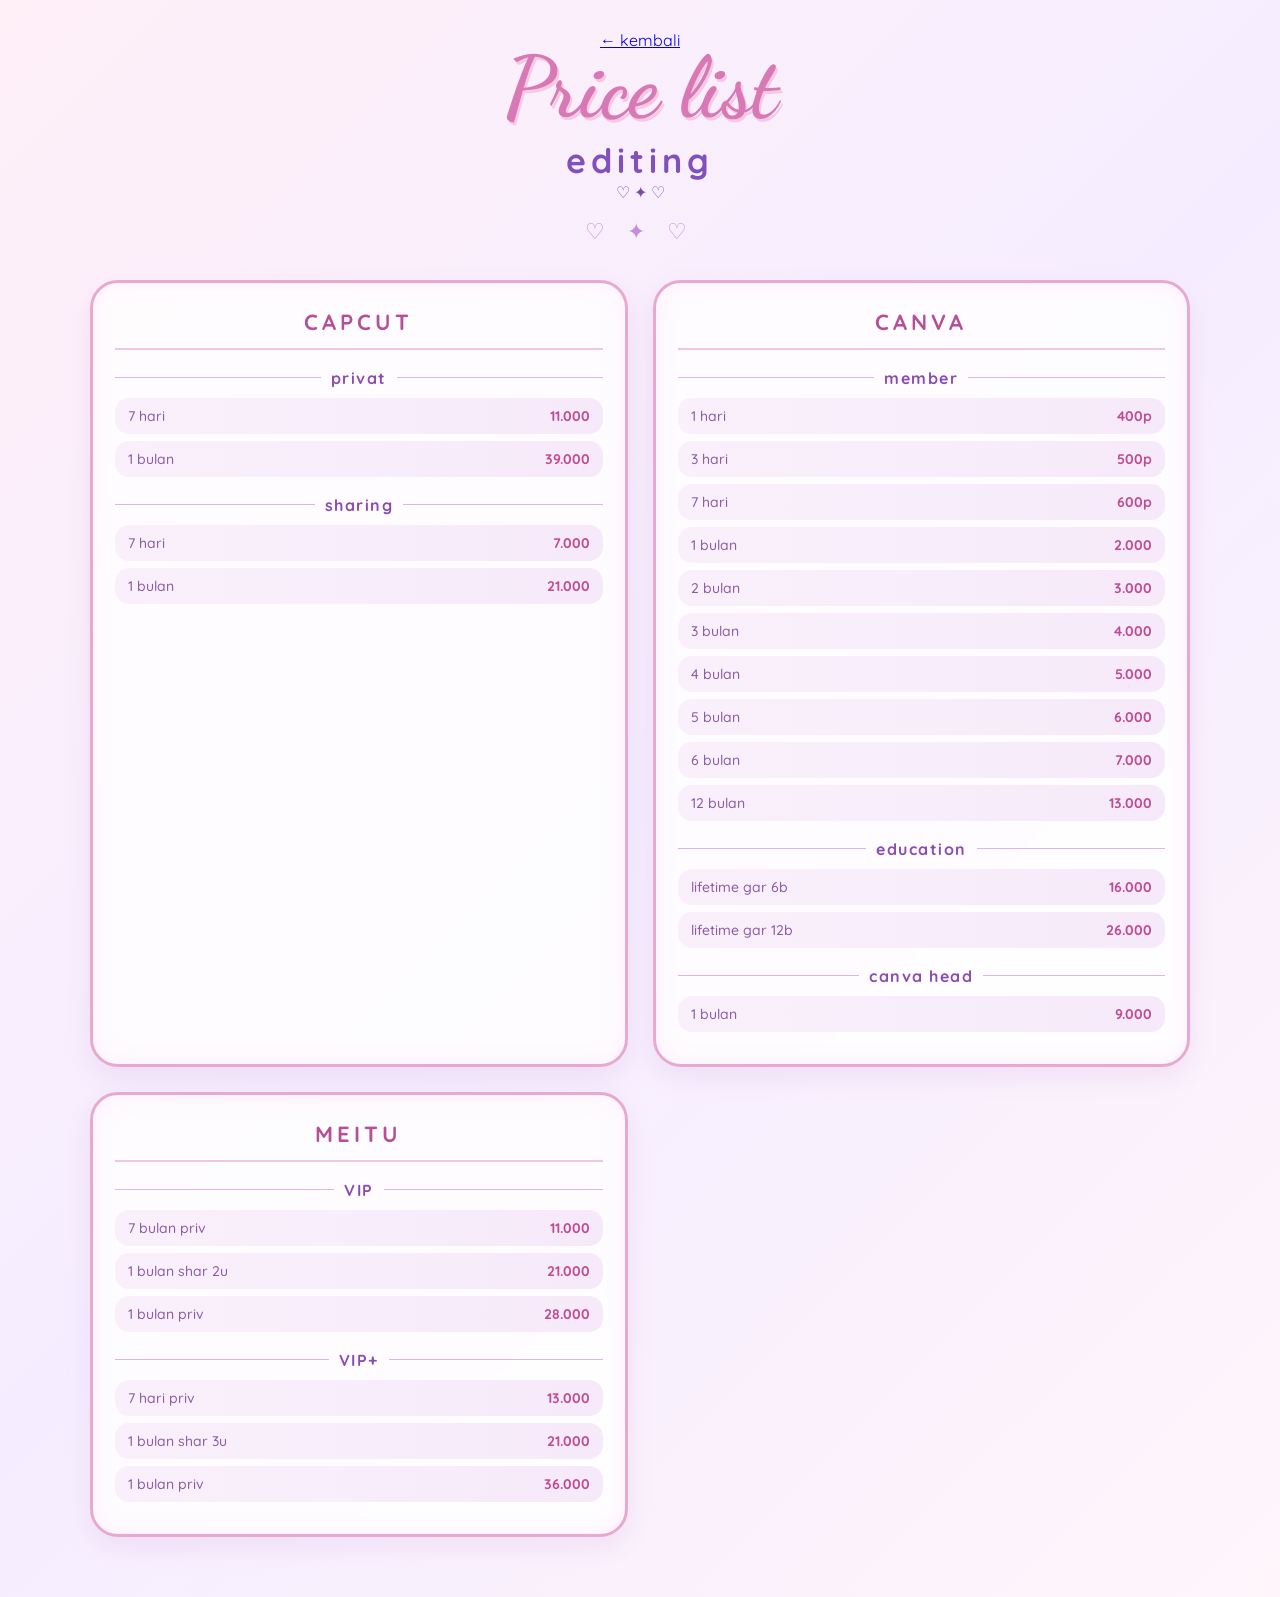
==== editing.html @ 098769f1 "Create editing.html" ====
<!DOCTYPE html>
<html lang="id">
<head>
  <meta charset="UTF-8">
  <meta name="viewport" content="width=device-width, initial-scale=1.0">

  <title>Price List Editing</title>

  <link rel="stylesheet" href="style.css">
</head>

<body>

<header> 
  <a href="index.html" class="back">← kembali</a>

  <h1>Price list</h1>
  <h2>editing</h2>

  <div class="decor">♡ ✦ ♡</div>
</header>

<main class="container">

  <!-- CAPCUT -->
  <section class="card capcut">
    <H3>CAPCUT</H3>

    <div class="category">privat</div>

    <div class="item">
      <span>7 hari</span>
      <b>11.000</b>
    </div>

    <div class="item">
      <span>1 bulan</span>
      <b>39.000</b>
    </div>

    <div class="category">sharing</div>

    <div class="item">
      <span>7 hari</span>
      <b>7.000</b>
    </div>

    <div class="item">
      <span>1 bulan</span>
      <b>21.000</b>
    </div>
  </section>

  <!-- CANVA -->
  <section class="card canva">
    <H3>CANVA</H3>

    <div class="category">member</div>

    <div class="item">
      <span>1 hari</span>
      <b>400p</b>
    </div>

    <div class="item">
      <span>3 hari</span>
      <b>500p</b>
    </div>

    <div class="item">
      <span>7 hari</span>
      <b>600p</b>
    </div>

    <div class="item">
      <span>1 bulan</span>
      <b>2.000</b>
    </div>

    <div class="item">
      <span>2 bulan</span>
      <b>3.000</b>
    </div>

    <div class="item">
      <span>3 bulan</span>
      <b>4.000</b>
    </div>

    <div class="item">
      <span>4 bulan</span>
      <b>5.000</b>
    </div>

    <div class="item">
      <span>5 bulan</span>
      <b>6.000</b>
    </div>

    <div class="item">
      <span>6 bulan</span>
      <b>7.000</b>
    </div>

    <div class="item">
      <span>12 bulan</span>
      <b>13.000</b>
    </div>

    <div class="category">education</div>

    <div class="item">
      <span>lifetime gar 6b</span>
      <b>16.000</b>
    </div>

    <div class="item">
      <span>lifetime gar 12b</span>
      <b>26.000</b>
    </div>

    <div class="category">canva head</div>

    <div class="item">
      <span>1 bulan</span>
      <b>9.000</b>
    </div>
  </section>

  <!-- MEITU -->
  <section class="card meitu">
    <H3>MEITU</H3>

    <div class="category">VIP</div>

    <div class="item">
      <span>7 bulan priv</span>
      <b>11.000</b>
    </div>

    <div class="item">
      <span>1 bulan shar 2u</span>
      <b>21.000</b>
    </div>

    <div class="item">
      <span>1 bulan priv</span>
      <b>28.000</b>
    </div>
    
    <div class="category">VIP+</div>

    <div class="item">
      <span>7 hari priv</span>
      <b>13.000</b>
    </div>

    <div class="item">
      <span>1 bulan shar 3u</span>
      <b>21.000</b>
    </div>

    <div class="item">
      <span>1 bulan priv</span>
      <b>36.000</b>
    </div>
  </section>

  <!--
---- style.css ----
@import url('https://fonts.googleapis.com/css2?family=Dancing+Script:wght@600;700&family=Quicksand:wght@400;500;600;700&display=swap');

* {
    box-sizing: border-box;
    margin: 0;
    padding: 0;
}

body {
    background: linear-gradient(135deg, #fff0f8, #f5edff, #fff5fb);
    color: #7d4aa8;
    font-family: 'Quicksand', sans-serif;
    min-height: 100vh;
    padding: 30px 20px 60px;
}

/* HEADER */
header {
    text-align: center;
    margin-bottom: 35px;
}

header h1 {
    font-family: 'Dancing Script', cursive;
    font-size: clamp(55px, 8vw, 85px);
    font-weight: 700;
    color: #d878b4;
    line-height: 0.9;
    text-shadow: 2px 3px 0 #f4c9e4;
}

header h2 {
    font-size: clamp(22px, 4vw, 34px);
    letter-spacing: 5px;
    color: #8050bd;
    margin-top: 12px;
    font-weight: 700;
}

/* hiasan */
header::after {
    content: "♡  ✦  ♡";
    display: block;
    color: #c68dde;
    font-size: 22px;
    letter-spacing: 8px;
    margin-top: 15px;
}

/* CONTAINER */
.container {
    width: min(1100px, 100%);
    margin: auto;
    display: grid;
    grid-template-columns: repeat(2, minmax(0, 1fr));
    gap: 25px;
}

/* CARD */
section {
    background: rgba(255, 255, 255, 0.82);
    border: 3px solid #e8a9d0;
    border-radius: 28px;
    padding: 25px 22px;
    box-shadow:
        0 10px 25px rgba(180, 110, 190, 0.12),
        inset 0 0 20px rgba(255, 210, 240, 0.35);
    backdrop-filter: blur(8px);
    transition: 0.3s ease;
}

section:hover {
    transform: translateY(-4px);
    box-shadow:
        0 15px 30px rgba(180, 110, 190, 0.2);
}

/* JUDUL BRAND */
section h3 {
    text-align: center;
    color: #b54f98;
    font-size: 22px;
    letter-spacing: 4px;
    margin-bottom: 18px;
    padding-bottom: 12px;
    border-bottom: 2px solid #f0c7e2;
}

/* KATEGORI */
.category {
    text-align: center;
    font-weight: 700;
    color: #8b4bb2;
    letter-spacing: 1.5px;
    margin: 18px 0 10px;
    display: flex;
    align-items: center;
    gap: 10px;
}

.category::before,
.category::after {
    content: "";
    height: 1px;
    background: #dcb6eb;
    flex: 1;
}

/* ITEM */
.item {
    display: flex;
    justify-content: space-between;
    align-items: center;
    background: linear-gradient(90deg, #faf0fb, #f6eafa);
    border-radius: 14px;
    padding: 9px 13px;
    margin: 7px 0;
    color: #8a5aa8;
    font-size: 14px;
    font-weight: 500;
}

.item b {
    color: #c04c91;
    font-weight: 700;
    white-space: nowrap;
}

/* RESPONSIVE */
@media (max-width: 600px) {

    body {
        padding: 20px 10px 40px;
    }

    header {
        margin-bottom: 22px;
    }

    header h1 {
        font-size: 52px;
    }

    header h2 {
        font-size: 21px;
        letter-spacing: 3px;
    }

    .container {
        grid-template-columns: repeat(2, minmax(0, 1fr));
        gap: 10px;
    }

    section {
        padding: 16px 10px;
        border-radius: 20px;
        border-width: 2px;
    }

    section h3 {
        font-size: 14px;
        letter-spacing: 2px;
        margin-bottom: 12px;
    }

    .category {
        font-size: 10px;
        letter-spacing: 0.5px;
        gap: 4px;
        margin: 13px 0 7px;
    }

    .item {
        font-size: 9px;
        padding: 7px 6px;
        border-radius: 9px;
        margin: 4px 0;
    }

    .item b {
        font-size: 9px;
    }
}
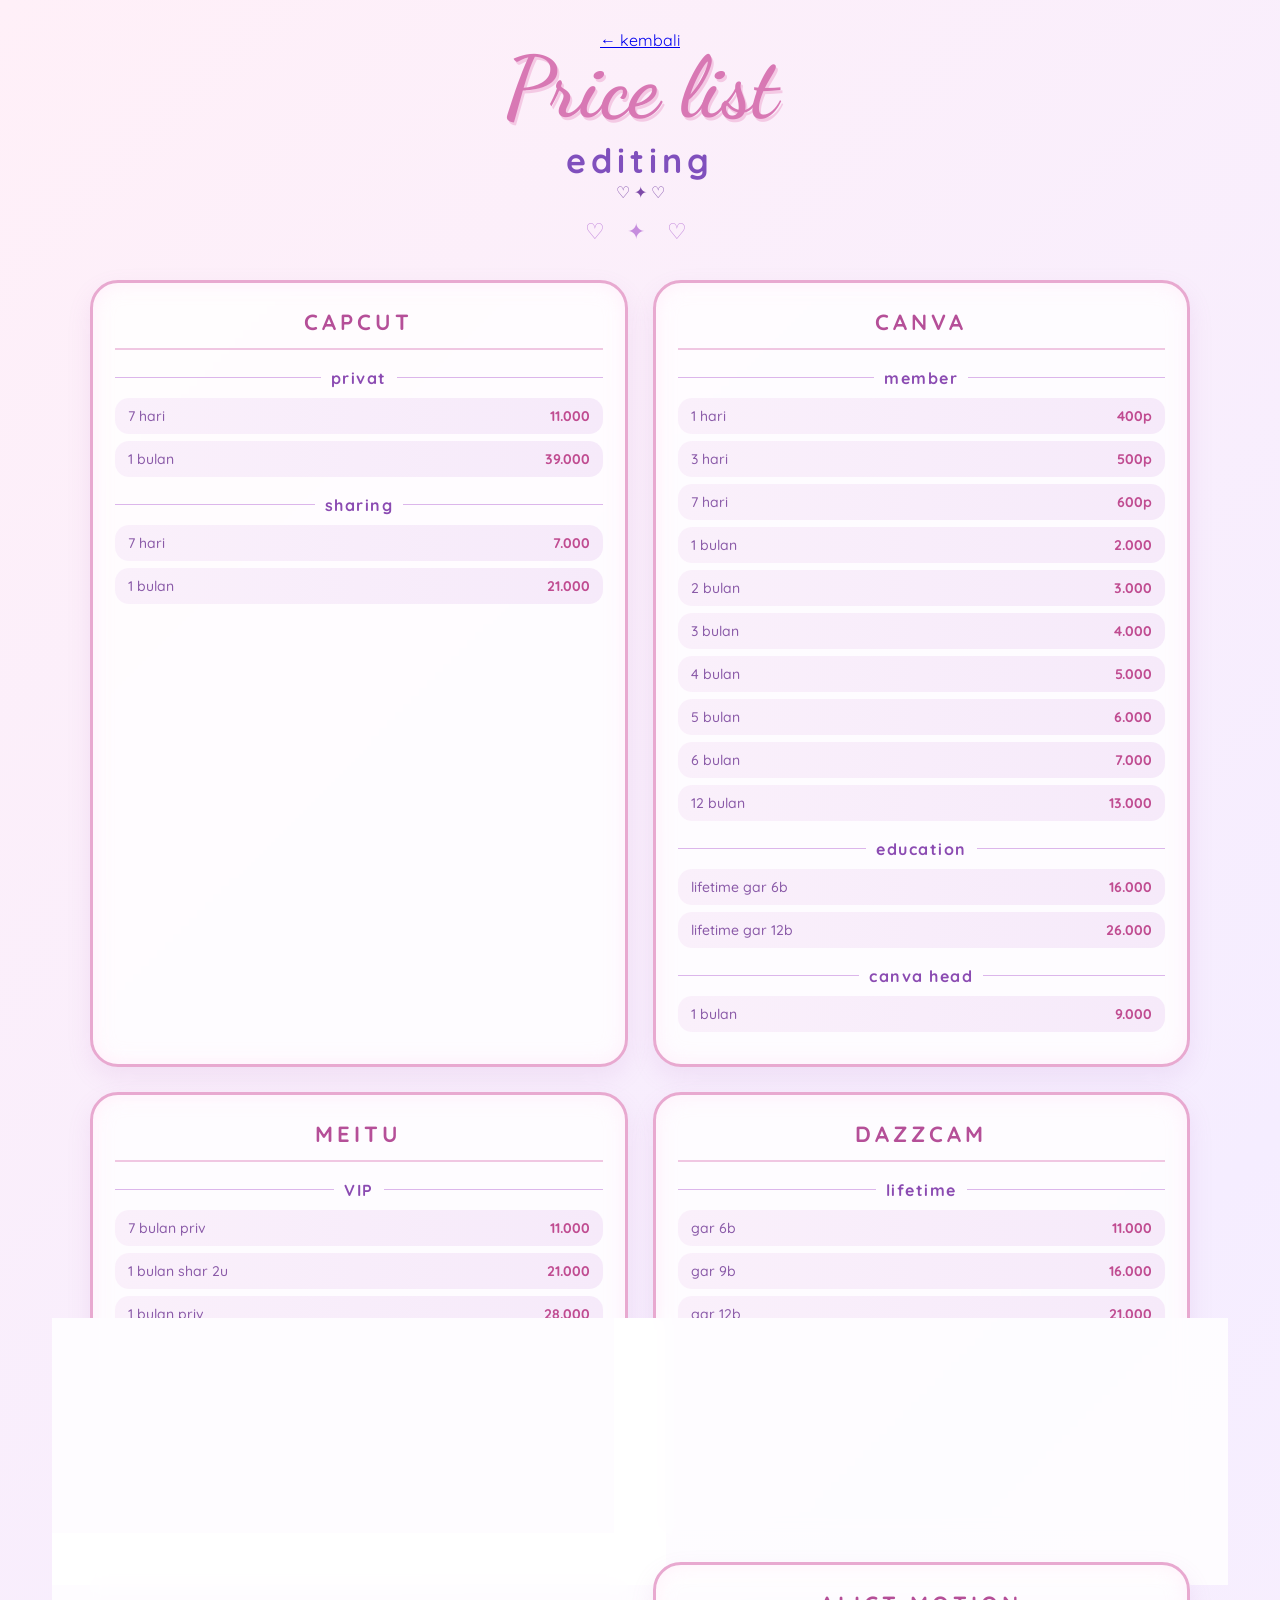
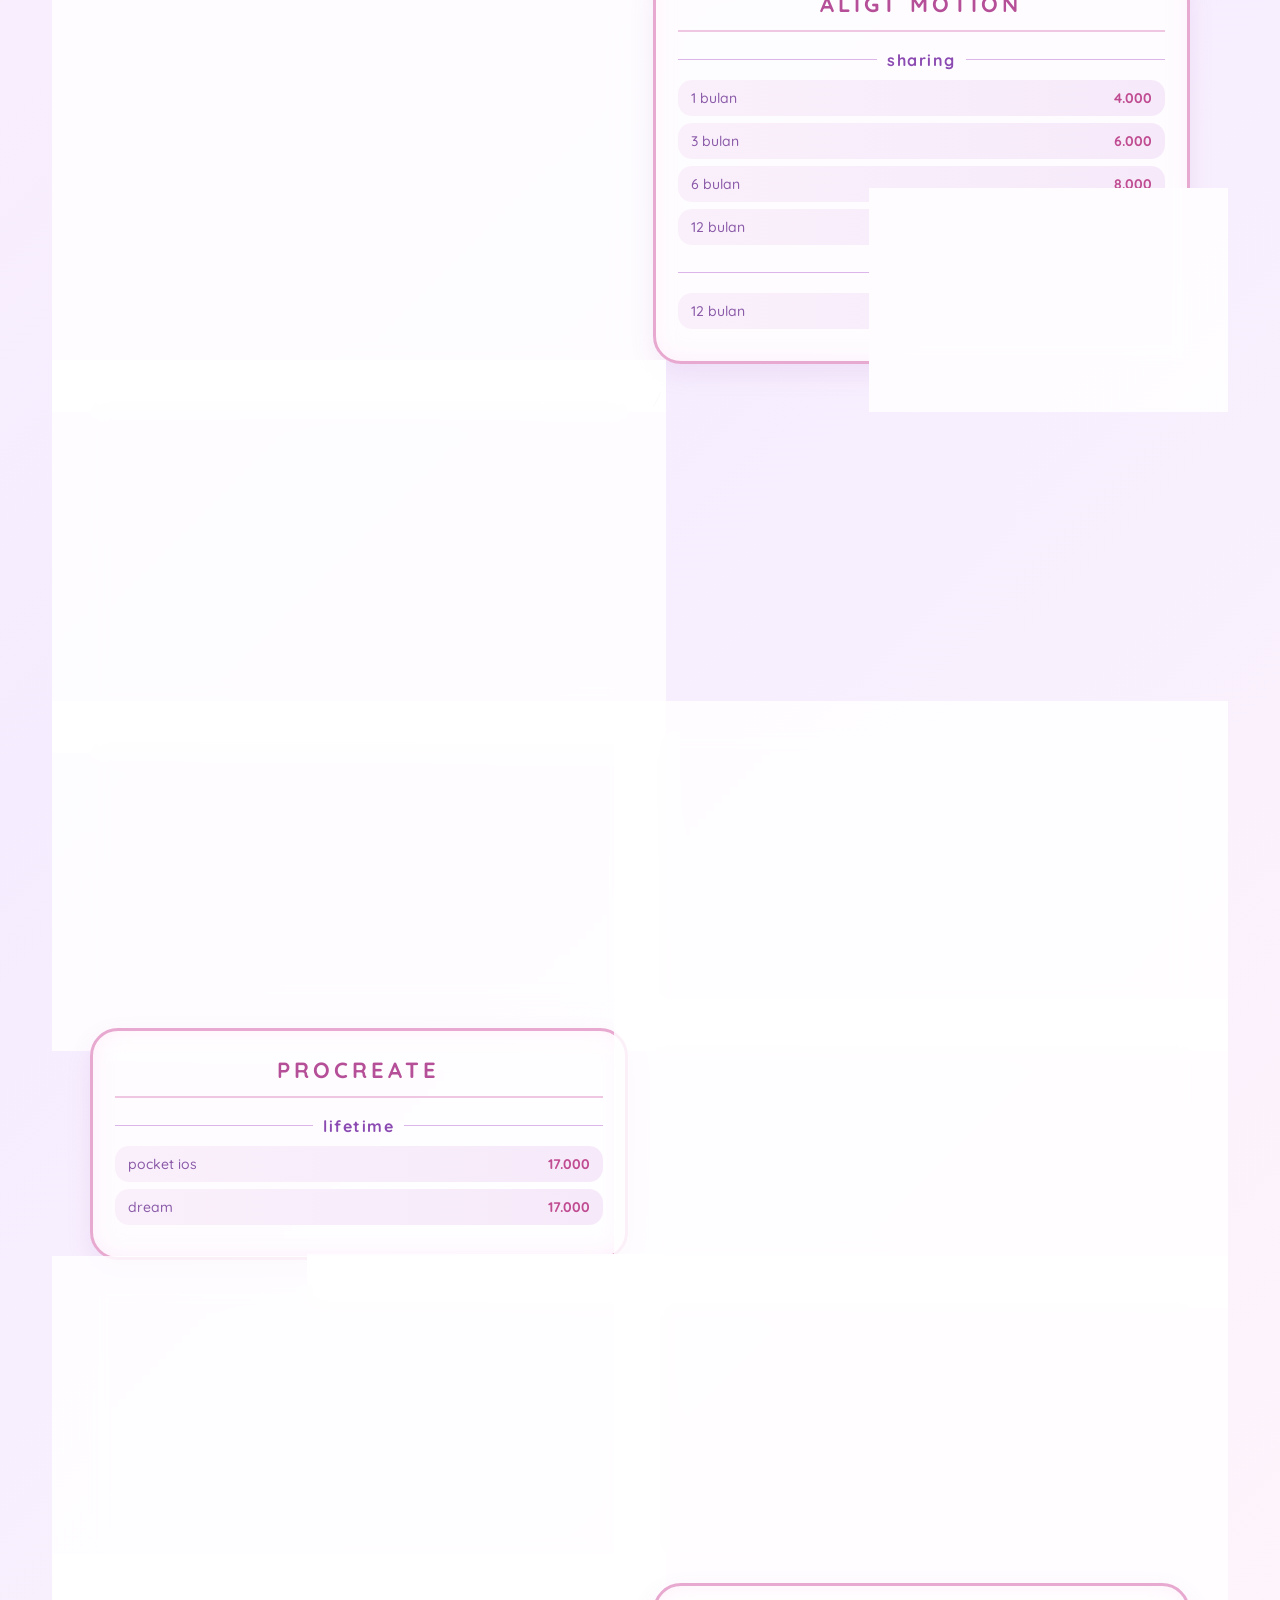
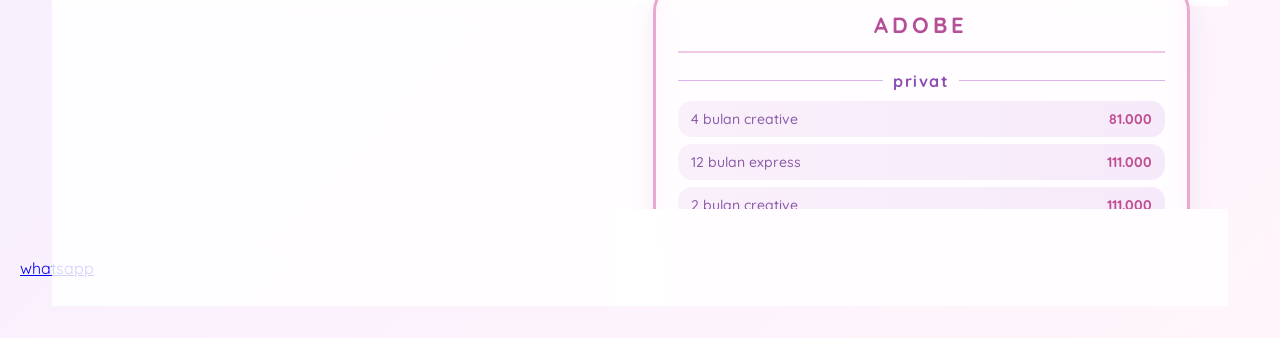
==== commit e784cbe5: "Update editing.html" ====
--- a/editing.html
+++ b/editing.html
@@ -166,20 +166,294 @@
     </div>
   </section>
 
-  <!--
-    
-  
-
-    
-
-
-
-    
-
-    
-
-    
-  
-
-    
-  
+  <!-- DAZZCAM -->
+  <section class="card dazzcam">
+    <H3>DAZZCAM</H3>
+
+    <div class="category">lifetime</div>
+    
+    <div class="item">
+      <span>gar 6b</span>
+      <b>11.000</b>
+    </div>
+
+     <div class="item">
+      <span>gar 9b</span>
+      <b>16.000</b>
+    </div>
+
+     <div class="item">
+      <span>gar 12b</span>
+      <b>21.000</b>
+    </div>
+  </section>
+
+  <!-- WINK -->
+  <section class="card wink">
+    <H3>WINK</H3>
+
+    <div class="category">ios privat</div>
+
+    <div class="item">
+      <span>7 hari</span>
+      <b>8.000</b>
+    </div>
+
+    <div class="category">andro privat</div>
+
+    <div class="item">
+      <span>7 hari</span>
+      <b>9.000</b>
+    </div>
+
+    <div class="item">
+      <span>1 bulan</span>
+      <b>16.000</b>
+    </div>
+  </section>
+
+  <!-- ALIGHT MOTION -->
+  <section class="card alight motion">
+    <H3>ALIGT MOTION</H3>
+
+    <div class="category">sharing</div>
+
+    <div class="item">
+      <span>1 bulan</span>
+      <b>4.000</b>
+    </div>
+
+    <div class="item">
+      <span>3 bulan</span>
+      <b>6.000</b>
+    </div>
+
+      <div class="item">
+      <span>6 bulan</span>
+      <b>8.000</b>
+    </div>
+
+    <div class="item">
+      <span>12 bulan</span>
+      <b>10.000</b>
+    </div>
+
+    <div class="category">privat</div>
+
+    <div class="item">
+      <span>12 bulan</span>
+      <b>13.000</b>
+    </div>
+  </section>
+
+  <!-- CAMSCANNER -->
+  <section class="card camscanner">
+    <H3>CAMSCANNER</H3>
+
+    <div class="category">sharing</div>
+
+    <div class="item">
+      <span>1 bulan</span>
+      <b>9.000</b>
+    </div>
+
+    <div class="item">
+      <span>12 bulan</span>
+      <b>14.000</b>
+    </div>
+
+    <div class="category">privat</div>
+
+    <div class="item">
+      <span>1 bulan</span>
+      <b>19.000</b>
+    </div>
+  </section>/
+
+  <!-- PICSART -->
+  <section class="card picsart">
+    <H3>PICSART</H3>
+
+    <div class="category">privat</div>
+
+    <div class="item">
+      <span>7 hari</span>
+      <b>9.000</b>
+    </div>
+
+    <div class="category">sharing</div>
+
+    <div class="item">
+      <span>1 bulan</span>
+      <b>13.000</b>
+    </div>
+  </section>
+
+  <!-- POLAR -->
+  <section class="card polar">
+    <H3>POLAR</H3>
+
+    <div class="category">sharing</div>
+
+    <div class="item">
+      <span>12 bulan</span>
+      <b>18.000</b>
+    </div>
+  </section>
+
+  <!-- PROCREATE -->
+  <section class="card procreate">
+    <H3>PROCREATE</H3>
+
+    <div class="category">lifetime</div>
+
+    <div class="item">
+      <span>pocket ios</span>
+      <b>17.000</b>
+    </div>
+
+    <div class="item">
+      <span>dream</span>
+      <b>17.000</b>
+    </div>
+  </section>
+
+  <!--OLDROLL -->
+  <section class="card oldroll">
+    <H3>OLDROLL</H3>
+
+    <div class="category">andro</div>
+
+    <div class="item">
+      <span>lifetime</span>
+      <b>16.000</b>
+    </div>
+  </section>
+
+  <!-- IBIS PAINT -->
+  <section class="card ibis paint">
+    <H3>IBIS PAINT</H3>
+
+    <div class="category">ios</div>
+
+    <div class="item">
+      <span>12 bulan</span>
+      <b>16.000</b>
+    </div>
+
+    <div class="category">andro</div>
+
+    <div class="item">
+      <span>12 bulan</span>
+      <b>16.000</b>
+    </div>
+  </section>
+
+  <!-- REMINI -->
+  <section class="card remini">
+    <H3>REMINI</H3>
+
+    <div class="category">sharing</div>
+
+    <div class="item">
+      <span>1 bulan</span>
+      <b>13.000</b>
+    </div>
+
+    <div class="category">privat</div>
+
+    <div class="item">
+      <span>1 bulan</span>
+      <b>19.000</b>
+    </div>
+  </section>
+
+  <!-- VSCO -->
+  <section class="card vsco">
+    <H3>VSCO</H3>
+
+    <div class="category">pro sharing ios</div>
+
+    <div class="item">
+      <span>12 bulan</span>
+      <b>16.000</b>
+    </div>
+
+    <div class="category">plus sharing andro</div>
+
+    <div class="item">
+      <span>12 bulan</span>
+      <b>13.000</b>
+    </div>
+  </section>
+
+  <!-- ADOBE -->
+  <section class="card adobe">
+    <H3>ADOBE</H3>
+
+    <div class="category">privat</div>
+
+    <div class="item">
+      <span>4 bulan creative</span>
+      <b>81.000</b>
+    </div>
+
+    <div class="item">
+      <span>12 bulan express</span>
+      <b>111.000</b>
+    </div>
+
+    <div class="item">
+      <span>2 bulan creative</span>
+      <b>111.000</b>
+    </div>
+  </section>
+
+</main>
+
+<footer>
+  <a href="https://wa.me/6289529117988" class="wa">
+    whatsapp
+  </a>
+</footer>
+
+</body>
+</html>
+
+
+
+
+
+  
+
+    
+    
+
+    
+
+  
+
+
+
+  
+
+    
+
+
+
+    
+  
+
+    
+
+
+
+    
+
+    
+
+    
+  
+
+    
+  
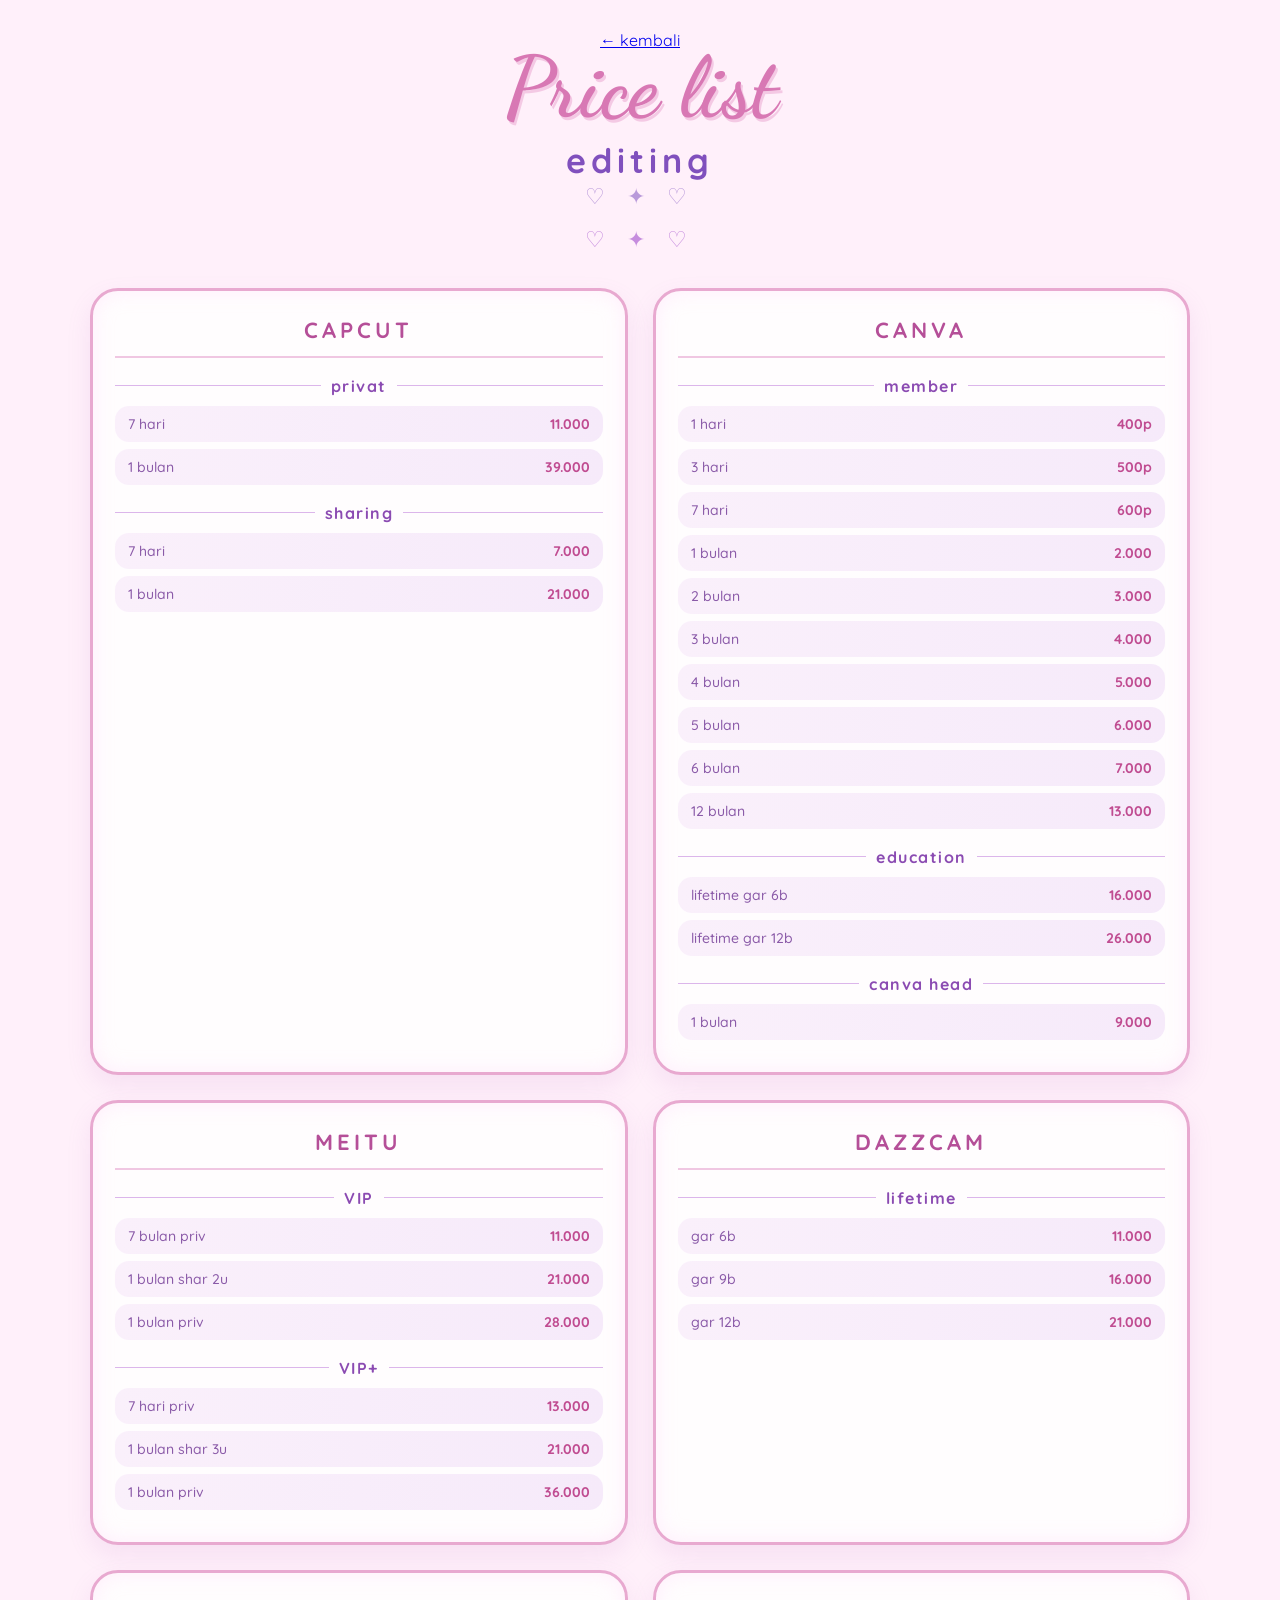
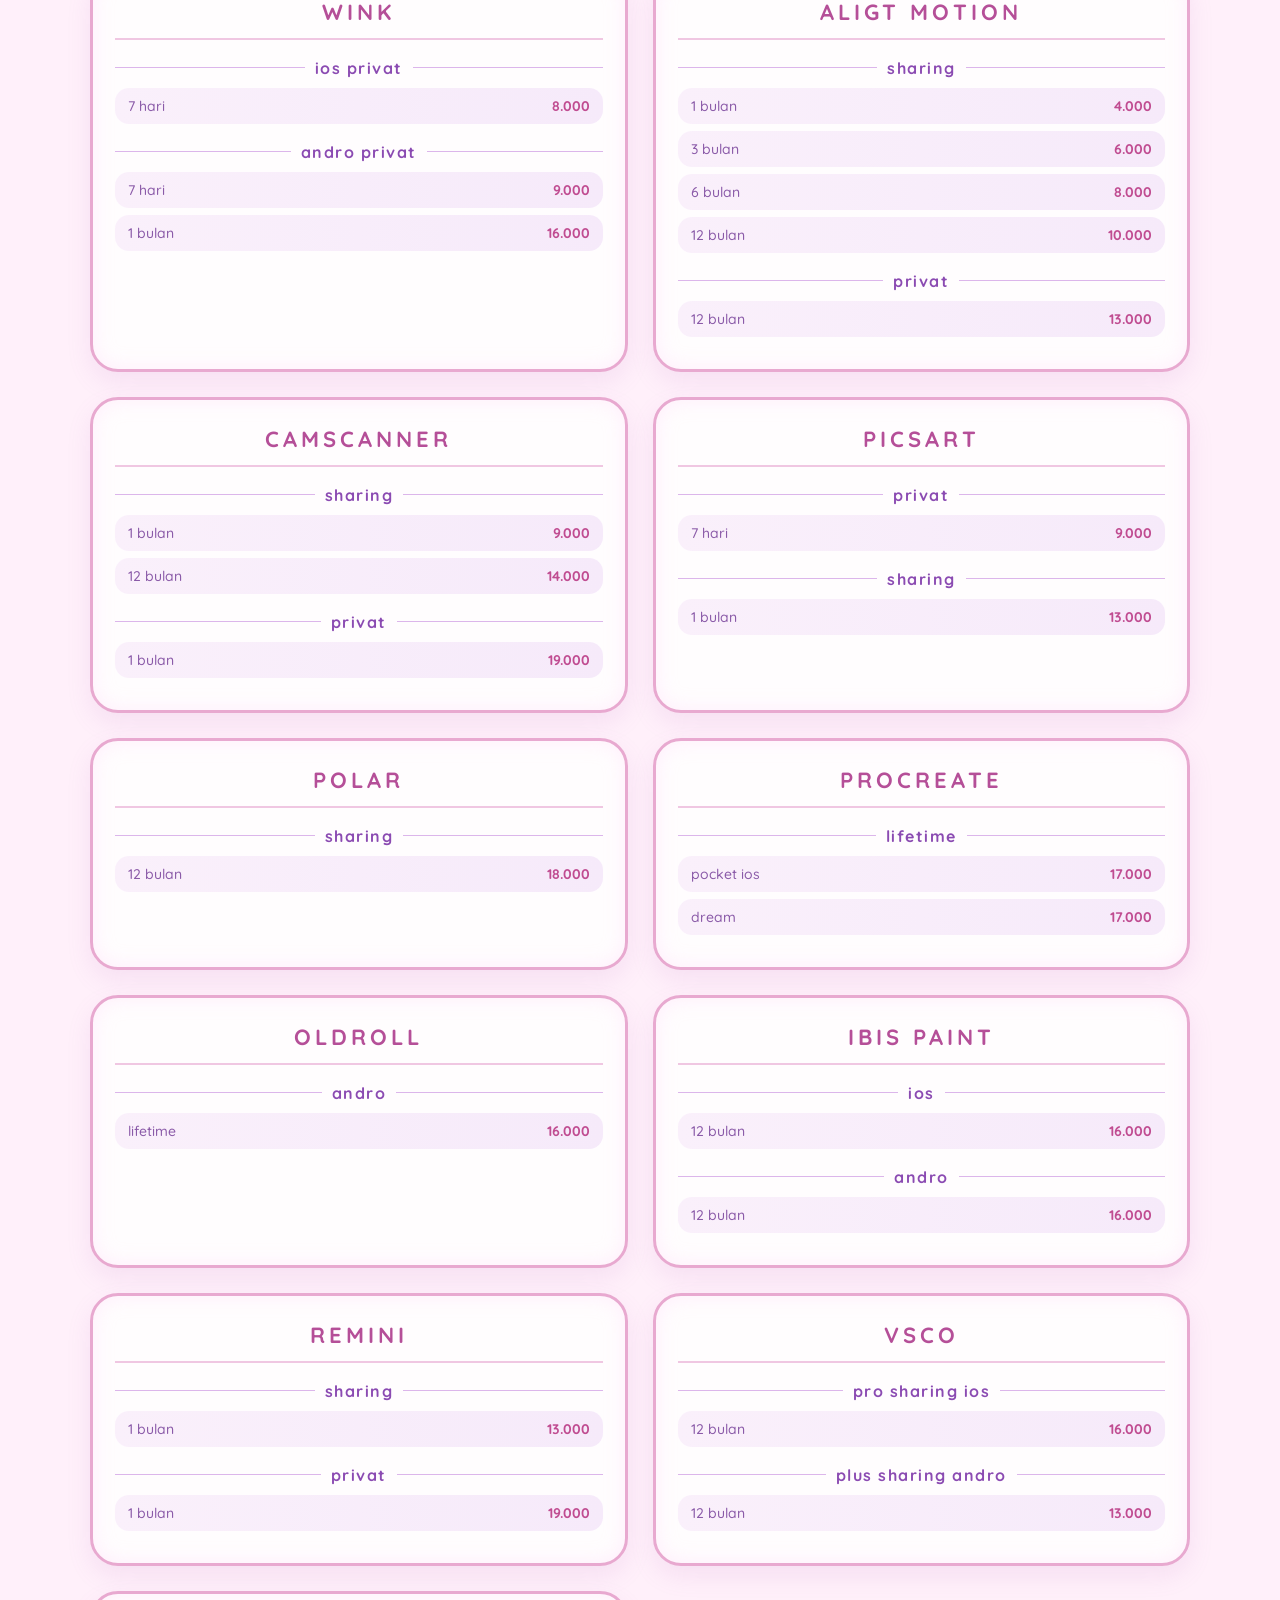
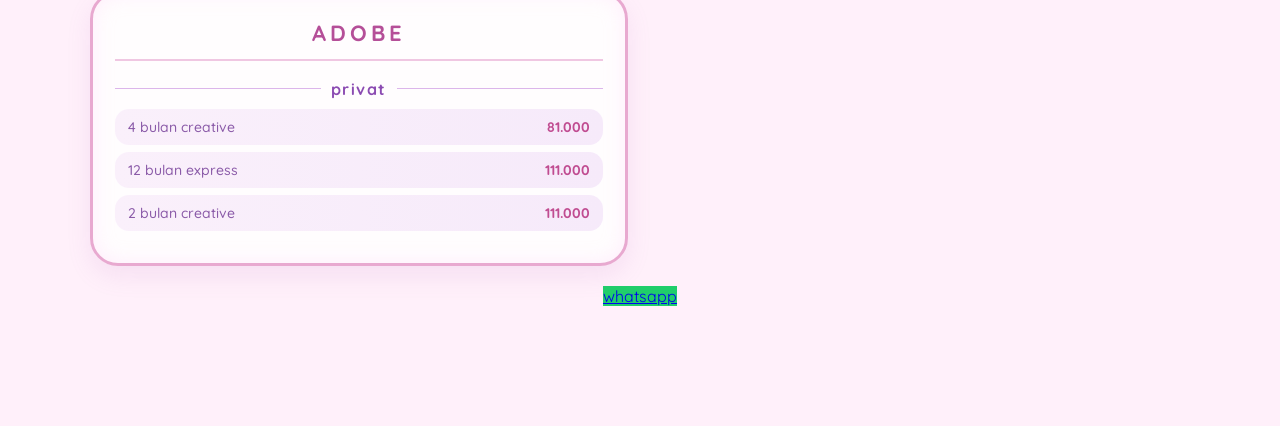
==== commit 4f197097: "Update editing.html" ====
--- a/editing.html
+++ b/editing.html
@@ -268,7 +268,7 @@
       <span>1 bulan</span>
       <b>19.000</b>
     </div>
-  </section>/
+  </section>
 
   <!-- PICSART -->
   <section class="card picsart">
--- a/style.css
+++ b/style.css
@@ -181,3 +181,156 @@
         font-size: 9px;
     }
 }
+
+/* =========================
+   HALAMAN UTAMA
+========================= */
+
+.home-header {
+  text-align: center;
+  padding: 55px 20px 25px;
+}
+
+.home-header h1 {
+  margin: 0;
+  font-family: "Brush Script MT", cursive;
+  font-size: 70px;
+  color: #df91bd;
+  font-weight: bold;
+}
+
+.home-header h2 {
+  margin: -5px 0 10px;
+  font-size: 42px;
+  color: #9f7bd1;
+  letter-spacing: 2px;
+}
+
+.decor {
+  color: #b99ada;
+  font-size: 22px;
+  letter-spacing: 8px;
+}
+
+
+/* MENU */
+
+.menu-container {
+  width: 90%;
+  max-width: 760px;
+  margin: 35px auto;
+  padding: 45px;
+  background: white;
+  border: 2px solid #f2afd2;
+  border-radius: 35px;
+  box-sizing: border-box;
+}
+
+.menu {
+  display: block;
+  text-align: center;
+  text-decoration: none;
+
+  padding: 20px;
+  margin-bottom: 18px;
+
+  border-radius: 50px;
+
+  font-size: 23px;
+  font-weight: 500;
+  letter-spacing: 3px;
+
+  color: #553766;
+
+  transition: 0.2s;
+}
+
+.menu:last-child {
+  margin-bottom: 0;
+}
+
+.menu.pink {
+  background: #fae5f2;
+}
+
+.menu.purple {
+  background: #eadcfb;
+}
+
+.menu:hover {
+  transform: scale(1.02);
+}
+
+
+/* CONTACT */
+
+footer {
+  text-align: center;
+  padding: 20px 20px 60px;
+}
+
+.contact {
+  display: inline-block;
+
+  padding: 17px 45px;
+  margin: 5px 8px;
+
+  border-radius: 50px;
+
+  color: white;
+  text-decoration: none;
+
+  font-size: 18px;
+  font-weight: bold;
+  letter-spacing: 2px;
+}
+
+.wa {
+  background: #20ce6b;
+}
+
+.telegram {
+  background: #239ed2;
+}
+
+
+/* BACKGROUND */
+
+body {
+  background: #fff0fa;
+}
+
+
+/* HP */
+
+@media (max-width: 600px) {
+
+  .home-header {
+    padding-top: 45px;
+  }
+
+  .home-header h1 {
+    font-size: 58px;
+  }
+
+  .home-header h2 {
+    font-size: 36px;
+  }
+
+  .menu-container {
+    width: 90%;
+    padding: 28px 20px;
+    border-radius: 30px;
+  }
+
+  .menu {
+    font-size: 19px;
+    padding: 18px;
+  }
+
+  .contact {
+    padding: 15px 30px;
+    font-size: 16px;
+  }
+
+}
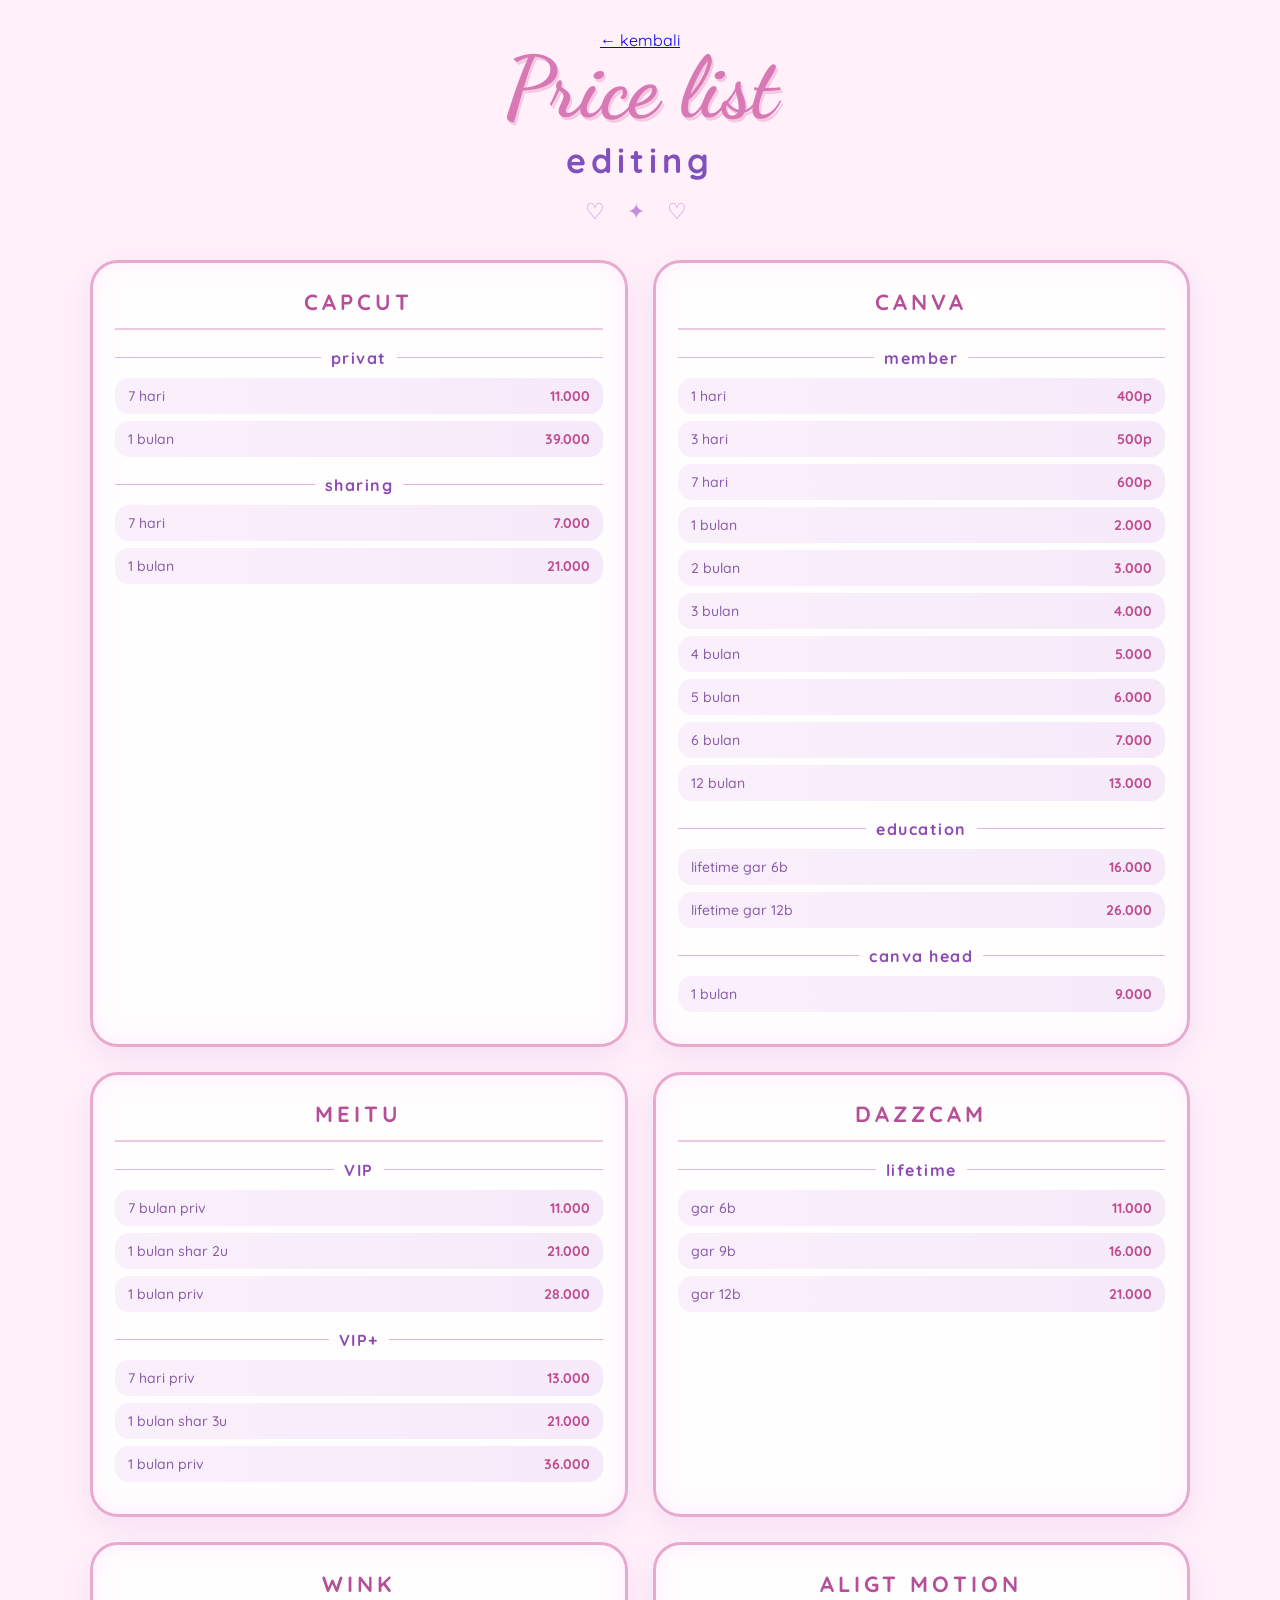
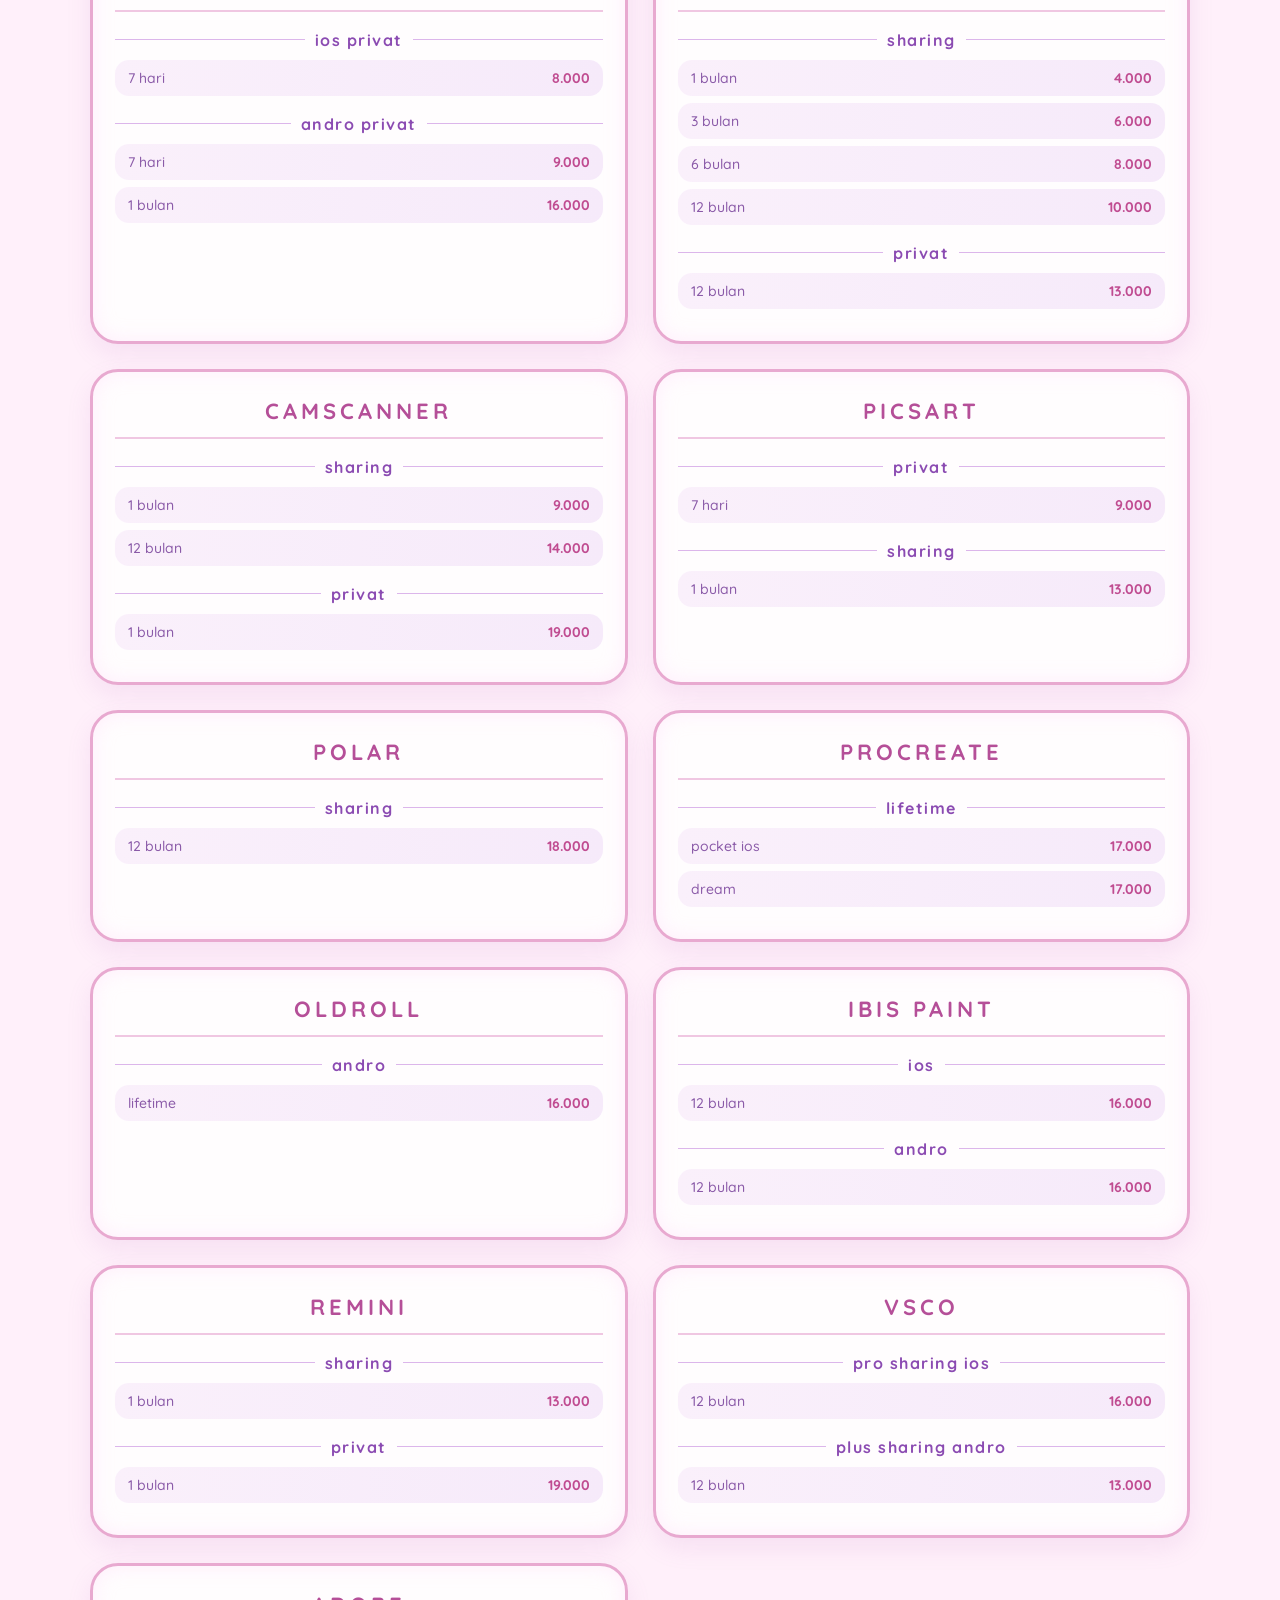
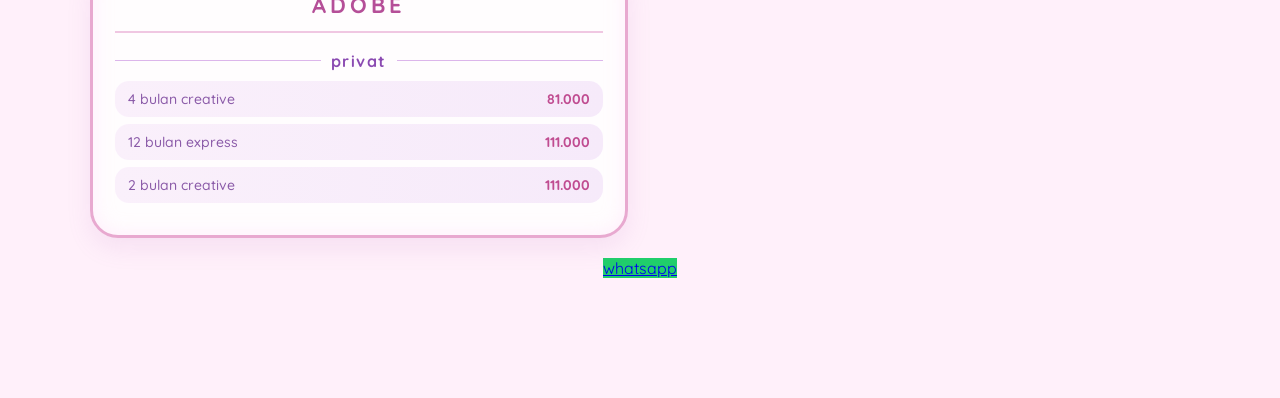
==== commit ff7ebe29: "Update editing.html" ====
--- a/editing.html
+++ b/editing.html
@@ -17,7 +17,6 @@
   <h1>Price list</h1>
   <h2>editing</h2>
 
-  <div class="decor">♡ ✦ ♡</div>
 </header>
 
 <main class="container">
@@ -269,7 +268,7 @@
       <b>19.000</b>
     </div>
   </section>
-
+  
   <!-- PICSART -->
   <section class="card picsart">
     <H3>PICSART</H3>
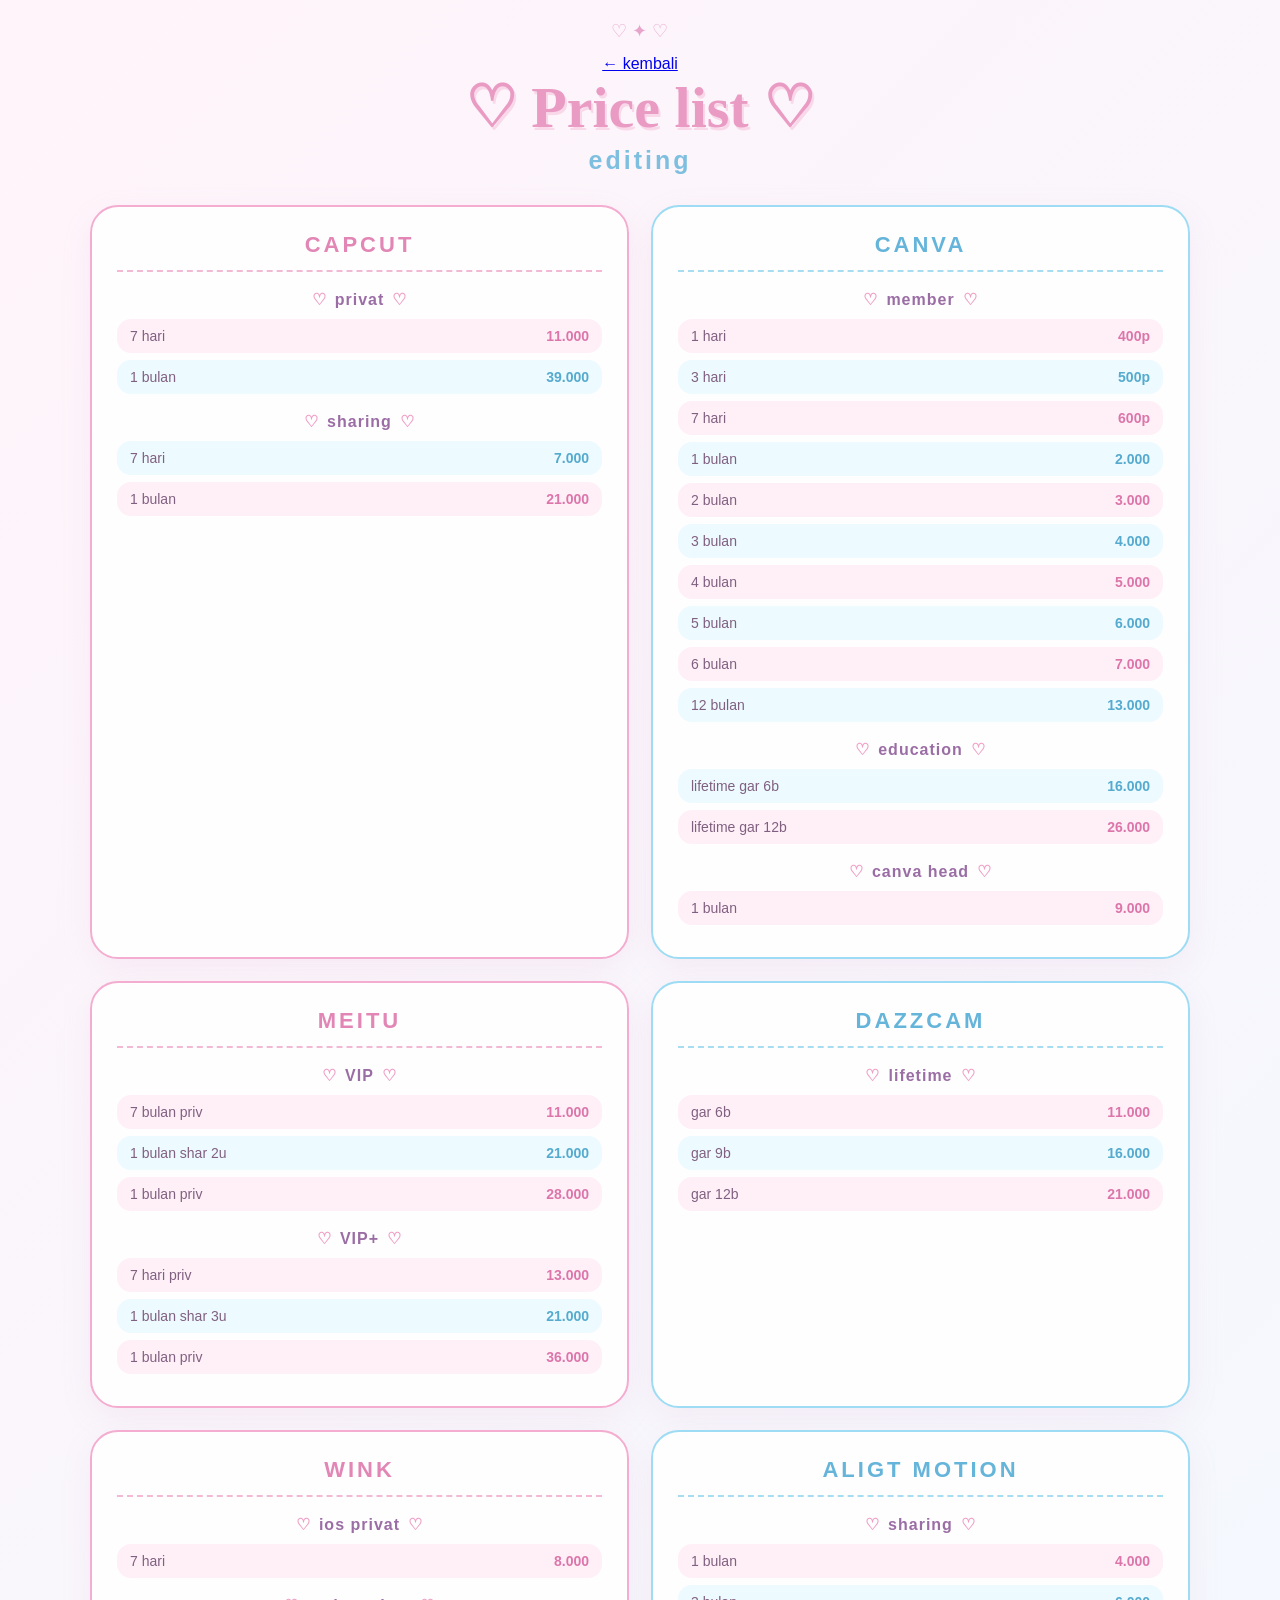
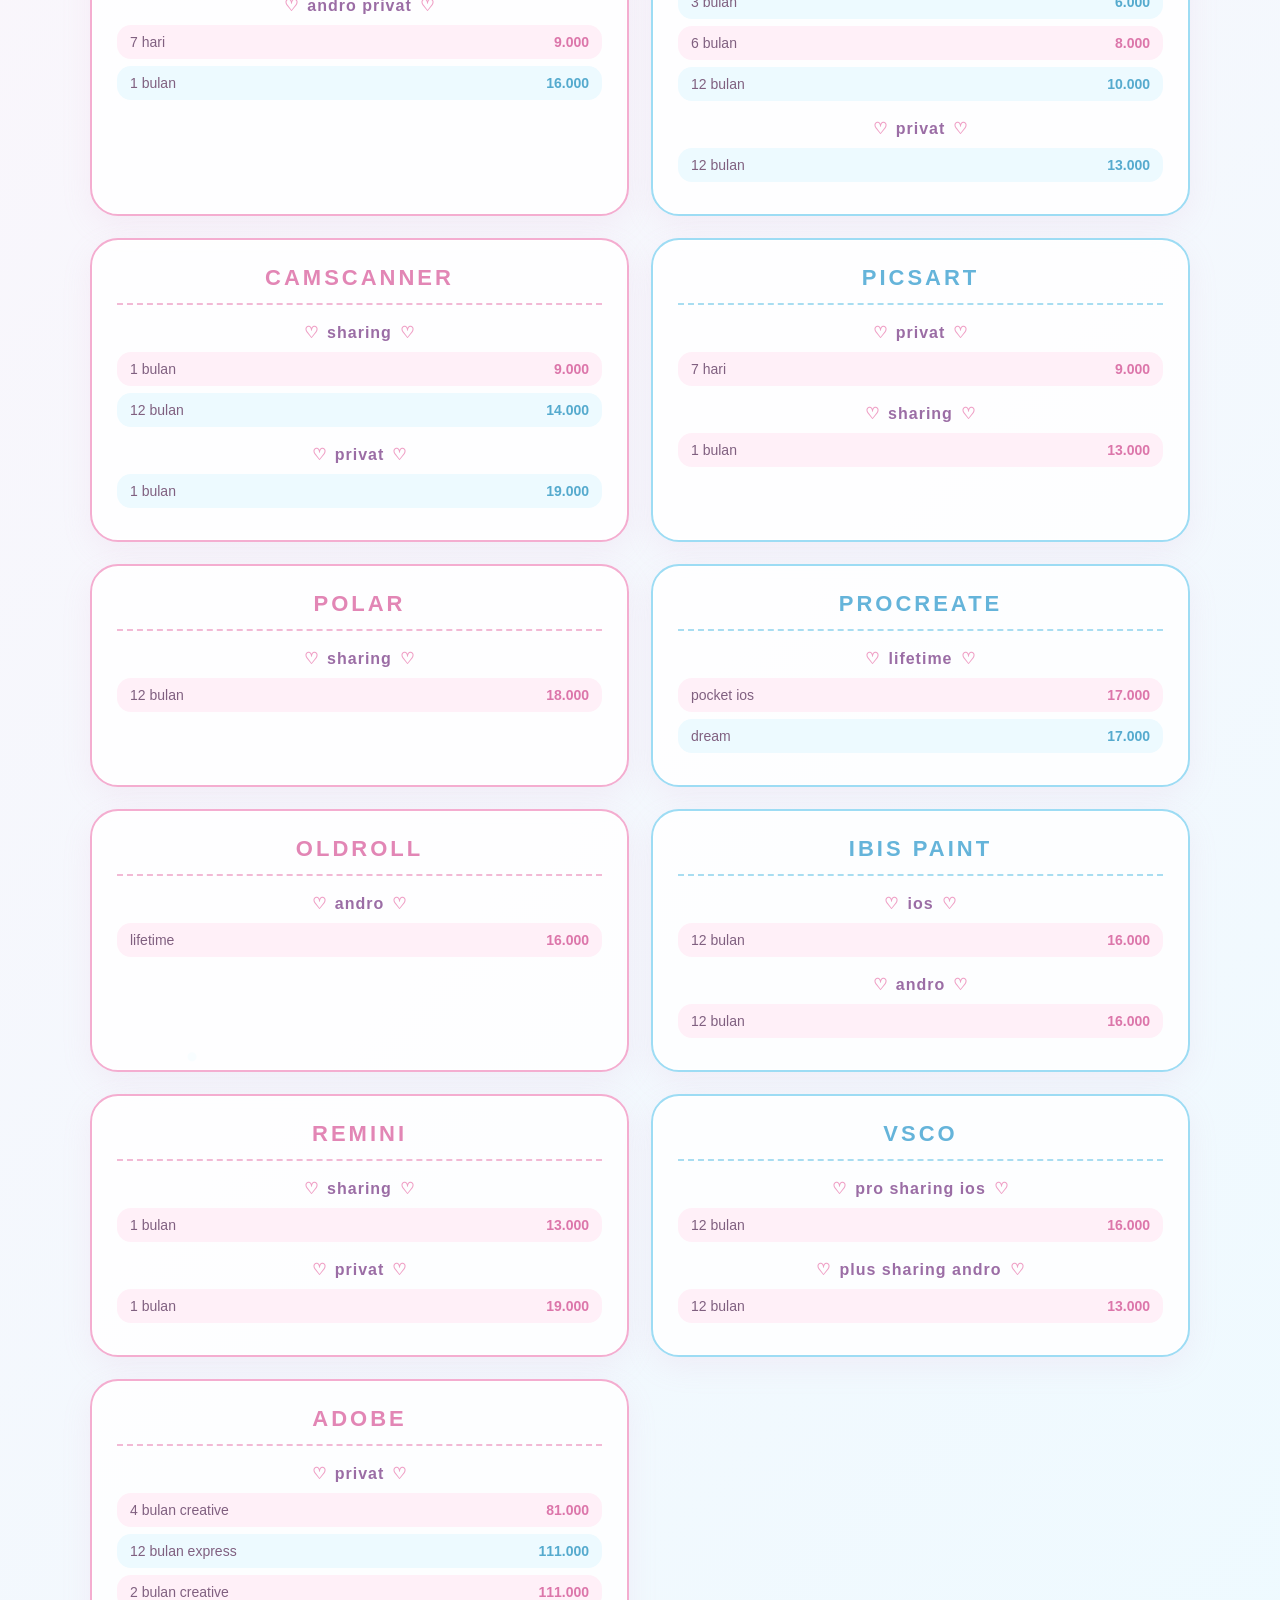
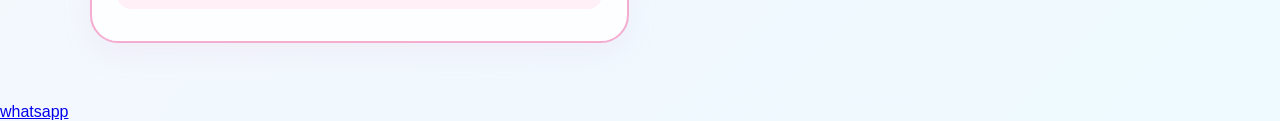
==== commit b3111dda: "Update editing.html" ====
--- a/editing.html
+++ b/editing.html
@@ -9,7 +9,7 @@
   <link rel="stylesheet" href="style.css">
 </head>
 
-<body>
+<body class="price-page">
 
 <header> 
   <a href="index.html" class="back">← kembali</a>
--- a/style.css
+++ b/style.css
@@ -1,4 +1,7 @@
-@import url('https://fonts.googleapis.com/css2?family=Dancing+Script:wght@600;700&family=Quicksand:wght@400;500;600;700&display=swap');
+/* =========================
+   PRELLOPE PASTEL THEME
+   PINK + BABY BLUE
+========================= */
 
 * {
     box-sizing: border-box;
@@ -7,330 +10,741 @@
 }
 
 body {
-    background: linear-gradient(135deg, #fff0f8, #f5edff, #fff5fb);
-    color: #7d4aa8;
-    font-family: 'Quicksand', sans-serif;
     min-height: 100vh;
-    padding: 30px 20px 60px;
+
+    font-family: "Baloo 2", sans-serif;
+
+    background:
+        radial-gradient(circle at 10% 10%, #ffd9e8 0, transparent 22%),
+        radial-gradient(circle at 90% 15%, #d8f2ff 0, transparent 24%),
+        linear-gradient(135deg, #fff5fa, #f4fbff);
+
+    color: #68486d;
+
+    overflow-x: hidden;
+}
+
+
+/* =========================
+   DECORATION
+========================= */
+
+.decor {
+    position: fixed;
+    z-index: 0;
+
+    pointer-events: none;
+
+    font-size: 25px;
+    opacity: 0.65;
+
+    animation: float 4s ease-in-out infinite;
+}
+
+.decor-1 {
+    top: 120px;
+    left: 5%;
+    color: #f39bc4;
+}
+
+.decor-2 {
+    top: 220px;
+    right: 7%;
+    color: #86cfee;
+    animation-delay: 1s;
+}
+
+.decor-3 {
+    top: 55%;
+    left: 3%;
+    color: #f4a8c9;
+    animation-delay: 2s;
+}
+
+.decor-4 {
+    top: 70%;
+    right: 5%;
+    color: #8fd5f2;
+    animation-delay: 1.5s;
+}
+
+.decor-5 {
+    top: 85%;
+    left: 8%;
+    font-size: 20px;
+    animation-delay: 2.5s;
+}
+
+@keyframes float {
+    0%, 100% {
+        transform: translateY(0);
+    }
+
+    50% {
+        transform: translateY(-10px);
+    }
+}
+
+
+/* =========================
+   BACK BUTTON
+========================= */
+
+.back-button {
+    position: absolute;
+
+    top: 25px;
+    right: 30px;
+
+    z-index: 10;
+
+    text-decoration: none;
+
+    padding: 10px 22px;
+
+    border-radius: 30px;
+
+    background: rgba(255, 255, 255, 0.75);
+
+    border: 2px solid #f5b2d1;
+
+    color: #a7658e;
+
+    font-size: 17px;
+    font-weight: 600;
+
+    transition: 0.3s;
+}
+
+.back-button:hover {
+    transform: translateY(-3px);
+
+    background: #ffdceb;
+
+    box-shadow:
+        0 8px 20px rgba(237, 145, 188, 0.2);
+}
+
+
+/* =========================
+   HEADER
+========================= */
+
+.hero {
+    position: relative;
+    z-index: 1;
+
+    text-align: center;
+
+    padding: 80px 20px 35px;
+}
+
+.mini-badge {
+    display: inline-block;
+
+    padding: 7px 20px;
+
+    margin-bottom: 15px;
+
+    border-radius: 30px;
+
+    background: rgba(255, 255, 255, 0.7);
+
+    border: 1.5px solid #b9e6f8;
+
+    color: #76aeca;
+
+    font-size: 15px;
+}
+
+.hero h1 {
+    font-family: "Pacifico", cursive;
+
+    font-size: clamp(60px, 9vw, 105px);
+
+    line-height: 1;
+
+    letter-spacing: 1px;
+
+    text-shadow:
+        3px 4px 0 rgba(255,255,255,0.8);
+}
+
+.hero h1 span:first-child {
+    color: #ed93bd;
+}
+
+.hero h1 span:last-child {
+    color: #83c7e9;
+}
+
+.subtitle {
+    margin-top: 15px;
+
+    font-size: 25px;
+    font-weight: 700;
+
+    color: #7e9fc0;
+
+    letter-spacing: 2px;
+}
+
+.cute-line {
+    margin-top: 10px;
+
+    color: #e99bc1;
+
+    font-size: 18px;
+
+    letter-spacing: 8px;
+}
+
+
+/* =========================
+   MENU CONTAINER
+========================= */
+
+.menu-container {
+    position: relative;
+    z-index: 1;
+
+    width: min(1100px, 92%);
+
+    margin: 15px auto 45px;
+
+    display: grid;
+
+    grid-template-columns: repeat(3, 1fr);
+
+    gap: 24px;
+}
+
+
+/* =========================
+   CARD
+========================= */
+
+.menu-card {
+    position: relative;
+
+    text-decoration: none;
+
+    text-align: center;
+
+    min-height: 320px;
+
+    padding: 32px 22px;
+
+    border-radius: 30px;
+
+    background: rgba(255,255,255,0.82);
+
+    border: 2px solid;
+
+    overflow: hidden;
+
+    transition:
+        transform 0.3s ease,
+        box-shadow 0.3s ease;
+}
+
+.menu-card::before {
+    content: "";
+
+    position: absolute;
+
+    inset: 9px;
+
+    border: 1.5px dashed;
+
+    border-radius: 23px;
+
+    pointer-events: none;
+}
+
+.pink-card {
+    border-color: #f5b0d0;
+}
+
+.pink-card::before {
+    border-color: #f7c9df;
+}
+
+.blue-card {
+    border-color: #9bdcf5;
+}
+
+.blue-card::before {
+    border-color: #c1eafa;
+}
+
+.menu-card:hover {
+    transform: translateY(-8px);
+
+    box-shadow:
+        0 15px 35px rgba(177, 143, 175, 0.18);
+}
+
+
+/* =========================
+   CARD ICON
+========================= */
+
+.card-icon {
+    width: 75px;
+    height: 75px;
+
+    margin: 0 auto 18px;
+
+    display: flex;
+
+    align-items: center;
+    justify-content: center;
+
+    border-radius: 50%;
+
+    font-size: 34px;
+
+    background: #fff;
+
+    box-shadow:
+        0 5px 15px rgba(180,150,180,0.12);
+}
+
+.pink-card .card-icon {
+    background: #ffe4ef;
+}
+
+.blue-card .card-icon {
+    background: #def4ff;
+}
+
+
+/* =========================
+   CARD TEXT
+========================= */
+
+.menu-card h2 {
+    position: relative;
+
+    font-size: 25px;
+
+    margin-bottom: 10px;
+
+    letter-spacing: 1px;
+}
+
+.pink-card h2 {
+    color: #df79ad;
+}
+
+.blue-card h2 {
+    color: #62a9d1;
+}
+
+.small-line {
+    width: 65%;
+
+    height: 1px;
+
+    margin: 12px auto 18px;
+
+    border-top: 2px dashed #e7b8cf;
+}
+
+.blue-card .small-line {
+    border-color: #acdcef;
+}
+
+.menu-card p {
+    font-size: 17px;
+
+    line-height: 1.5;
+
+    color: #765d78;
+
+    min-height: 55px;
+}
+
+
+/* =========================
+   SEE BUTTON
+========================= */
+
+.see-button {
+    display: inline-block;
+
+    margin-top: 20px;
+
+    padding: 10px 24px;
+
+    border-radius: 25px;
+
+    color: white;
+
+    font-size: 16px;
+    font-weight: 700;
+
+    transition: 0.3s;
+}
+
+.pink-card .see-button {
+    background: linear-gradient(
+        135deg,
+        #f49ac1,
+        #f7b5d2
+    );
+}
+
+.blue-card .see-button {
+    background: linear-gradient(
+        135deg,
+        #82c9e9,
+        #a9ddf3
+    );
+}
+
+.menu-card:hover .see-button {
+    transform: scale(1.05);
+}
+
+
+/* =========================
+   CONTACT
+========================= */
+
+.contact-box {
+    position: relative;
+    z-index: 1;
+
+    width: min(800px, 90%);
+
+    margin: 0 auto 50px;
+
+    padding: 28px;
+
+    text-align: center;
+
+    background: rgba(255,255,255,0.78);
+
+    border-radius: 30px;
+
+    border: 2px solid #f3b5d3;
+
+    box-shadow:
+        0 10px 30px rgba(180,140,180,0.08);
+}
+
+.contact-box h2 {
+    color: #e488b5;
+
+    margin-bottom: 20px;
+
+    font-size: 25px;
+}
+
+.contact-buttons {
+    display: flex;
+
+    justify-content: center;
+
+    gap: 15px;
+
+    flex-wrap: wrap;
+}
+
+.contact {
+    text-decoration: none;
+
+    padding: 11px 30px;
+
+    border-radius: 30px;
+
+    color: white;
+
+    font-weight: 700;
+
+    transition: 0.3s;
+}
+
+.whatsapp {
+    background: #91dcb3;
+}
+
+.telegram {
+    background: #87c9e8;
+}
+
+.contact:hover {
+    transform: translateY(-3px);
+}
+
+.footer-text {
+    margin-top: 18px;
+
+    color: #9d829e;
+
+    font-size: 14px;
+}
+
+
+/* =========================
+   TABLET
+========================= */
+
+@media (max-width: 850px) {
+
+    .menu-container {
+        grid-template-columns: repeat(2, 1fr);
+    }
+
+}
+
+
+/* =========================
+   HP
+========================= */
+
+@media (max-width: 600px) {
+
+    .back-button {
+        top: 18px;
+        right: 18px;
+
+        padding: 7px 16px;
+
+        font-size: 14px;
+    }
+
+    .hero {
+        padding-top: 85px;
+    }
+
+    .mini-badge {
+        font-size: 13px;
+    }
+
+    .hero h1 {
+        font-size: 62px;
+    }
+
+    .subtitle {
+        font-size: 20px;
+    }
+
+    .menu-container {
+        grid-template-columns: 1fr;
+
+        width: 90%;
+
+        gap: 18px;
+    }
+
+    .menu-card {
+        min-height: 290px;
+    }
+
+    .contact-box {
+        width: 90%;
+    }
+
+}
+
+/* =================================
+   PRICE LIST - SOFT PINK BLUE THEME
+   ================================= */
+
+body.price-page {
+    margin: 0;
+    min-height: 100vh;
+    font-family: 'Poppins', sans-serif;
+    color: #806080;
+
+    background:
+        radial-gradient(circle at 10% 15%, #ffd9e9 0 5px, transparent 6px),
+        radial-gradient(circle at 90% 20%, #c9efff 0 5px, transparent 6px),
+        radial-gradient(circle at 15% 80%, #c9efff 0 4px, transparent 5px),
+        linear-gradient(135deg, #fff4fa, #eefaff);
 }
 
 /* HEADER */
-header {
+
+.price-page header {
     text-align: center;
-    margin-bottom: 35px;
-}
-
-header h1 {
-    font-family: 'Dancing Script', cursive;
-    font-size: clamp(55px, 8vw, 85px);
-    font-weight: 700;
-    color: #d878b4;
-    line-height: 0.9;
-    text-shadow: 2px 3px 0 #f4c9e4;
-}
-
-header h2 {
-    font-size: clamp(22px, 4vw, 34px);
-    letter-spacing: 5px;
-    color: #8050bd;
-    margin-top: 12px;
-    font-weight: 700;
-}
-
-/* hiasan */
-header::after {
-    content: "♡  ✦  ♡";
-    display: block;
-    color: #c68dde;
-    font-size: 22px;
-    letter-spacing: 8px;
-    margin-top: 15px;
+    padding: 55px 20px 30px;
+}
+
+.price-page header h1 {
+    margin: 0;
+    font-family: 'Pacifico', cursive;
+    font-size: 58px;
+    color: #e99bc3;
+    text-shadow: 2px 3px 0 #f9d8e9;
+}
+
+.price-page header h1::before {
+    content: "♡ ";
+}
+
+.price-page header h1::after {
+    content: " ♡";
+}
+
+.price-page header h2 {
+    margin: 5px 0 0;
+    font-size: 25px;
+    color: #7ebfe0;
+    letter-spacing: 3px;
 }
 
 /* CONTAINER */
-.container {
-    width: min(1100px, 100%);
-    margin: auto;
+
+.price-page .container {
+    width: min(1100px, 90%);
+    margin: 0 auto 60px;
+
     display: grid;
     grid-template-columns: repeat(2, minmax(0, 1fr));
-    gap: 25px;
+    gap: 22px;
 }
 
 /* CARD */
-section {
-    background: rgba(255, 255, 255, 0.82);
-    border: 3px solid #e8a9d0;
+
+.price-page .card {
+    background: rgba(255,255,255,0.88);
+    border: 2px solid #f4add0;
     border-radius: 28px;
-    padding: 25px 22px;
+
+    padding: 25px;
+
     box-shadow:
-        0 10px 25px rgba(180, 110, 190, 0.12),
-        inset 0 0 20px rgba(255, 210, 240, 0.35);
-    backdrop-filter: blur(8px);
-    transition: 0.3s ease;
-}
-
-section:hover {
+        0 10px 30px rgba(218, 153, 194, 0.12),
+        inset 0 0 0 1px rgba(255,255,255,0.8);
+
+    transition: 0.25s ease;
+}
+
+.price-page .card:nth-child(even) {
+    border-color: #9ddcf4;
+}
+
+.price-page .card:hover {
     transform: translateY(-4px);
-    box-shadow:
-        0 15px 30px rgba(180, 110, 190, 0.2);
-}
-
-/* JUDUL BRAND */
-section h3 {
+}
+
+/* NAMA APLIKASI */
+
+.price-page .card h3 {
+    margin: 0 0 18px;
+    padding-bottom: 12px;
+
     text-align: center;
-    color: #b54f98;
+
     font-size: 22px;
-    letter-spacing: 4px;
-    margin-bottom: 18px;
-    padding-bottom: 12px;
-    border-bottom: 2px solid #f0c7e2;
-}
-
-/* KATEGORI */
-.category {
+    letter-spacing: 3px;
+
+    color: #e286b5;
+
+    border-bottom: 2px dashed #f2b9d5;
+}
+
+.price-page .card:nth-child(even) h3 {
+    color: #65b4da;
+    border-color: #a8ddf1;
+}
+
+/* CATEGORY */
+
+.price-page .category {
+    margin: 18px 0 10px;
+
     text-align: center;
-    font-weight: 700;
-    color: #8b4bb2;
-    letter-spacing: 1.5px;
-    margin: 18px 0 10px;
-    display: flex;
-    align-items: center;
-    gap: 10px;
-}
-
-.category::before,
-.category::after {
-    content: "";
-    height: 1px;
-    background: #dcb6eb;
-    flex: 1;
+
+    font-weight: 600;
+    color: #9b6da5;
+    letter-spacing: 1px;
+
+    position: relative;
+}
+
+.price-page .category::before,
+.price-page .category::after {
+    content: "♡";
+    color: #ef9fc5;
+    margin: 0 8px;
 }
 
 /* ITEM */
-.item {
+
+.price-page .item {
     display: flex;
     justify-content: space-between;
     align-items: center;
-    background: linear-gradient(90deg, #faf0fb, #f6eafa);
+
+    margin: 7px 0;
+    padding: 9px 13px;
+
     border-radius: 14px;
-    padding: 9px 13px;
-    margin: 7px 0;
-    color: #8a5aa8;
+
+    background: #fff0f8;
+
+    color: #806080;
     font-size: 14px;
-    font-weight: 500;
-}
-
-.item b {
-    color: #c04c91;
-    font-weight: 700;
-    white-space: nowrap;
-}
-
-/* RESPONSIVE */
-@media (max-width: 600px) {
-
-    body {
-        padding: 20px 10px 40px;
-    }
-
-    header {
-        margin-bottom: 22px;
-    }
-
-    header h1 {
-        font-size: 52px;
-    }
-
-    header h2 {
+}
+
+.price-page .item:nth-child(even) {
+    background: #edfaff;
+}
+
+.price-page .item b {
+    color: #dc76aa;
+}
+
+.price-page .item:nth-child(even) b {
+    color: #55aace;
+}
+
+/* TAMBAHAN DEKORASI */
+
+.price-page .container::before {
+    content: "♡  ✦  ♡";
+    position: absolute;
+    top: 20px;
+    left: 50%;
+    transform: translateX(-50%);
+
+    color: #e7a5cb;
+    font-size: 18px;
+}
+
+/* HP */
+
+@media (max-width: 700px) {
+
+    .price-page header {
+        padding-top: 35px;
+    }
+
+    .price-page header h1 {
+        font-size: 45px;
+    }
+
+    .price-page header h2 {
         font-size: 21px;
-        letter-spacing: 3px;
-    }
-
-    .container {
-        grid-template-columns: repeat(2, minmax(0, 1fr));
-        gap: 10px;
-    }
-
-    section {
-        padding: 16px 10px;
-        border-radius: 20px;
-        border-width: 2px;
-    }
-
-    section h3 {
-        font-size: 14px;
-        letter-spacing: 2px;
-        margin-bottom: 12px;
-    }
-
-    .category {
-        font-size: 10px;
-        letter-spacing: 0.5px;
-        gap: 4px;
-        margin: 13px 0 7px;
-    }
-
-    .item {
-        font-size: 9px;
-        padding: 7px 6px;
-        border-radius: 9px;
-        margin: 4px 0;
-    }
-
-    .item b {
-        font-size: 9px;
-    }
-}
-
-/* =========================
-   HALAMAN UTAMA
-========================= */
-
-.home-header {
-  text-align: center;
-  padding: 55px 20px 25px;
-}
-
-.home-header h1 {
-  margin: 0;
-  font-family: "Brush Script MT", cursive;
-  font-size: 70px;
-  color: #df91bd;
-  font-weight: bold;
-}
-
-.home-header h2 {
-  margin: -5px 0 10px;
-  font-size: 42px;
-  color: #9f7bd1;
-  letter-spacing: 2px;
-}
-
-.decor {
-  color: #b99ada;
-  font-size: 22px;
-  letter-spacing: 8px;
-}
-
-
-/* MENU */
-
-.menu-container {
-  width: 90%;
-  max-width: 760px;
-  margin: 35px auto;
-  padding: 45px;
-  background: white;
-  border: 2px solid #f2afd2;
-  border-radius: 35px;
-  box-sizing: border-box;
-}
-
-.menu {
-  display: block;
-  text-align: center;
-  text-decoration: none;
-
-  padding: 20px;
-  margin-bottom: 18px;
-
-  border-radius: 50px;
-
-  font-size: 23px;
-  font-weight: 500;
-  letter-spacing: 3px;
-
-  color: #553766;
-
-  transition: 0.2s;
-}
-
-.menu:last-child {
-  margin-bottom: 0;
-}
-
-.menu.pink {
-  background: #fae5f2;
-}
-
-.menu.purple {
-  background: #eadcfb;
-}
-
-.menu:hover {
-  transform: scale(1.02);
-}
-
-
-/* CONTACT */
-
-footer {
-  text-align: center;
-  padding: 20px 20px 60px;
-}
-
-.contact {
-  display: inline-block;
-
-  padding: 17px 45px;
-  margin: 5px 8px;
-
-  border-radius: 50px;
-
-  color: white;
-  text-decoration: none;
-
-  font-size: 18px;
-  font-weight: bold;
-  letter-spacing: 2px;
-}
-
-.wa {
-  background: #20ce6b;
-}
-
-.telegram {
-  background: #239ed2;
-}
-
-
-/* BACKGROUND */
-
-body {
-  background: #fff0fa;
-}
-
-
-/* HP */
-
-@media (max-width: 600px) {
-
-  .home-header {
-    padding-top: 45px;
-  }
-
-  .home-header h1 {
-    font-size: 58px;
-  }
-
-  .home-header h2 {
-    font-size: 36px;
-  }
-
-  .menu-container {
-    width: 90%;
-    padding: 28px 20px;
-    border-radius: 30px;
-  }
-
-  .menu {
-    font-size: 19px;
-    padding: 18px;
-  }
-
-  .contact {
-    padding: 15px 30px;
-    font-size: 16px;
-  }
-
-}
+    }
+
+    .price-page .container {
+        width: 90%;
+        grid-template-columns: 1fr;
+        gap: 18px;
+    }
+
+    .price-page .card {
+        padding: 18px;
+        border-radius: 24px;
+    }
+
+    .price-page .card h3 {
+        font-size: 19px;
+    }
+}
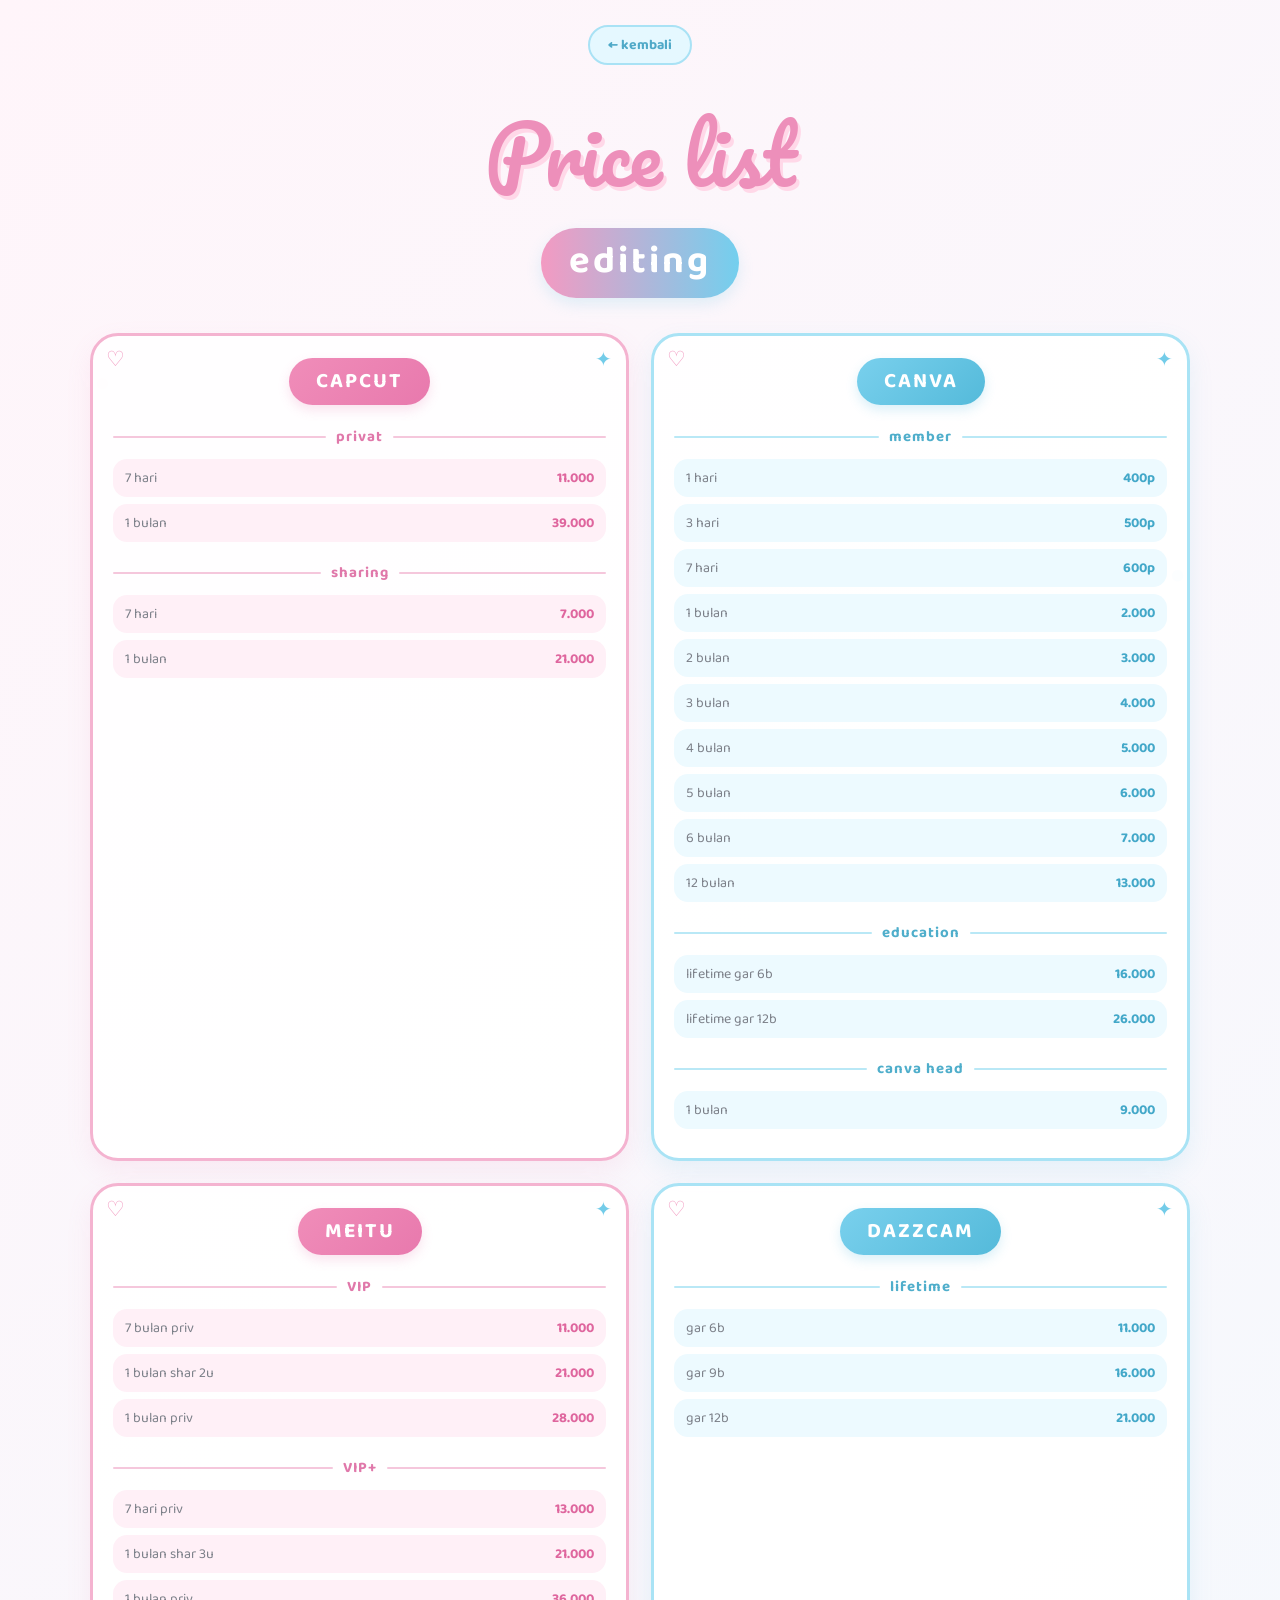
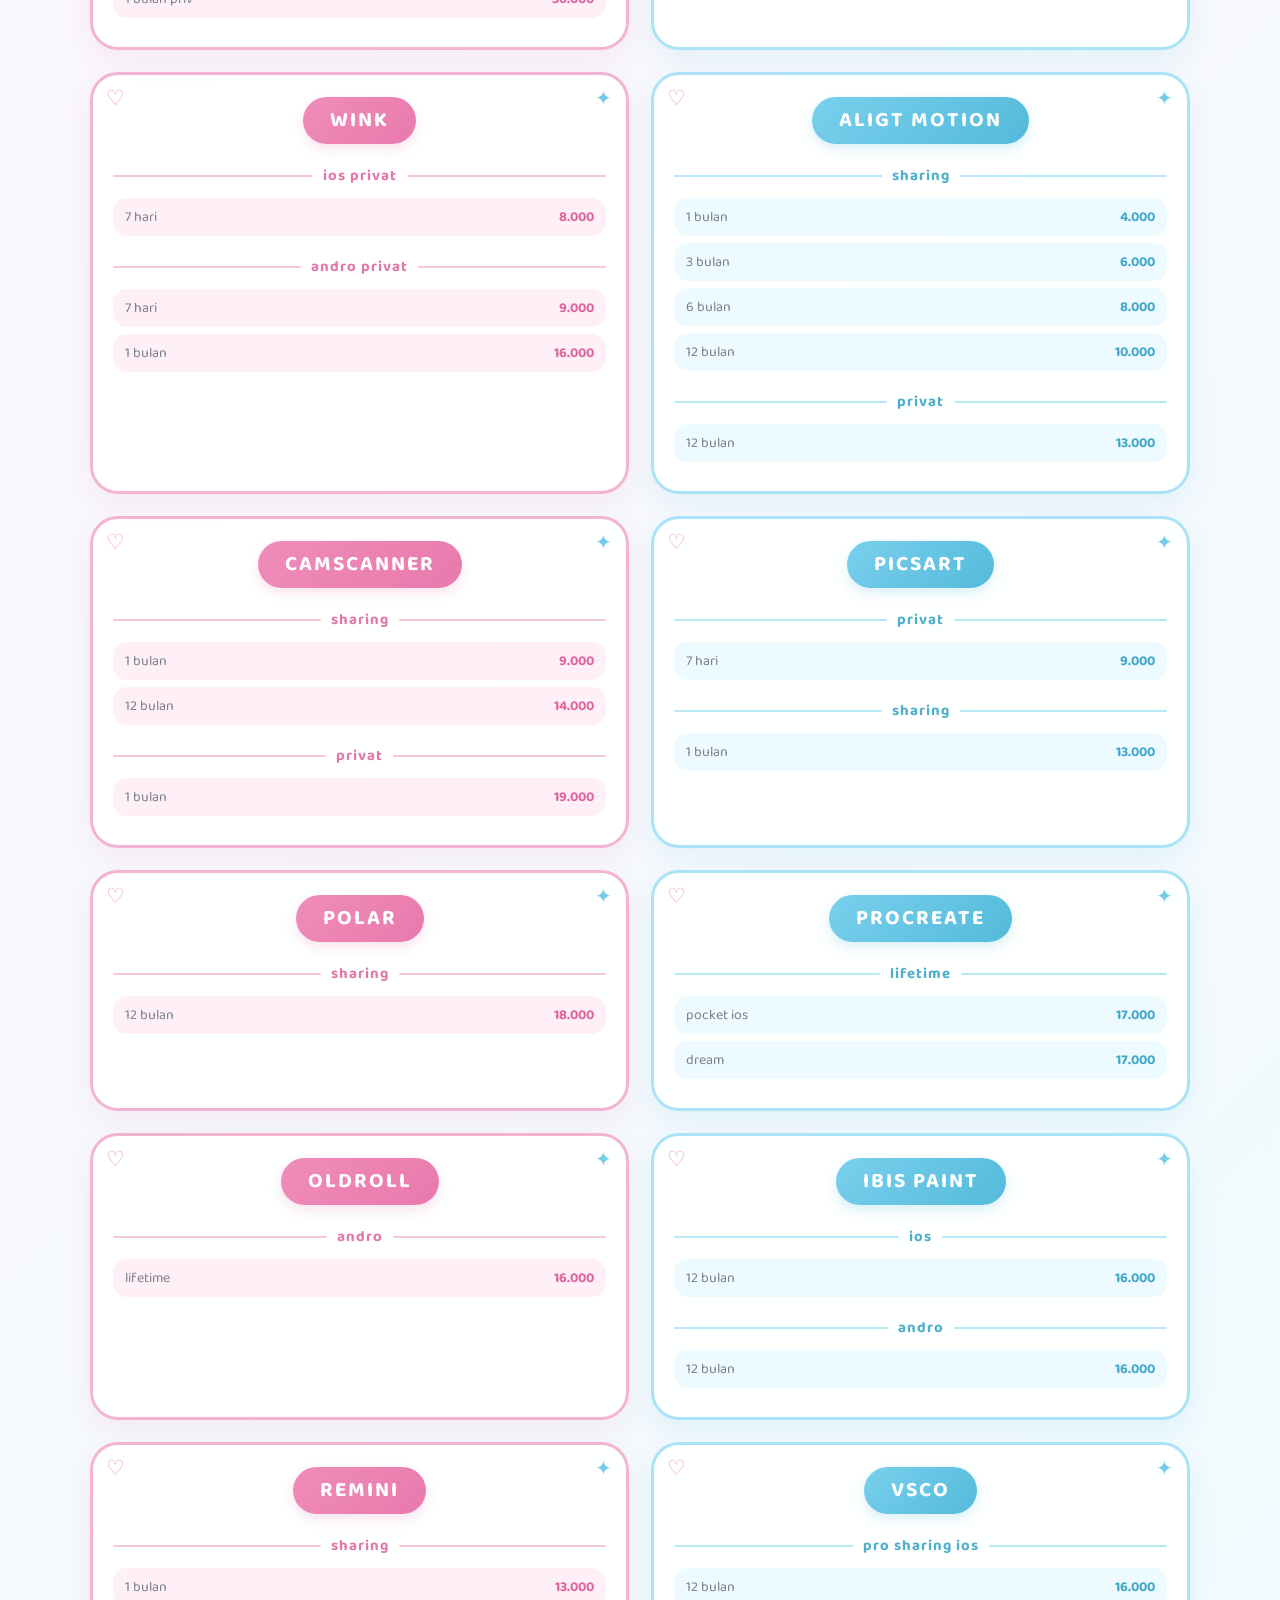
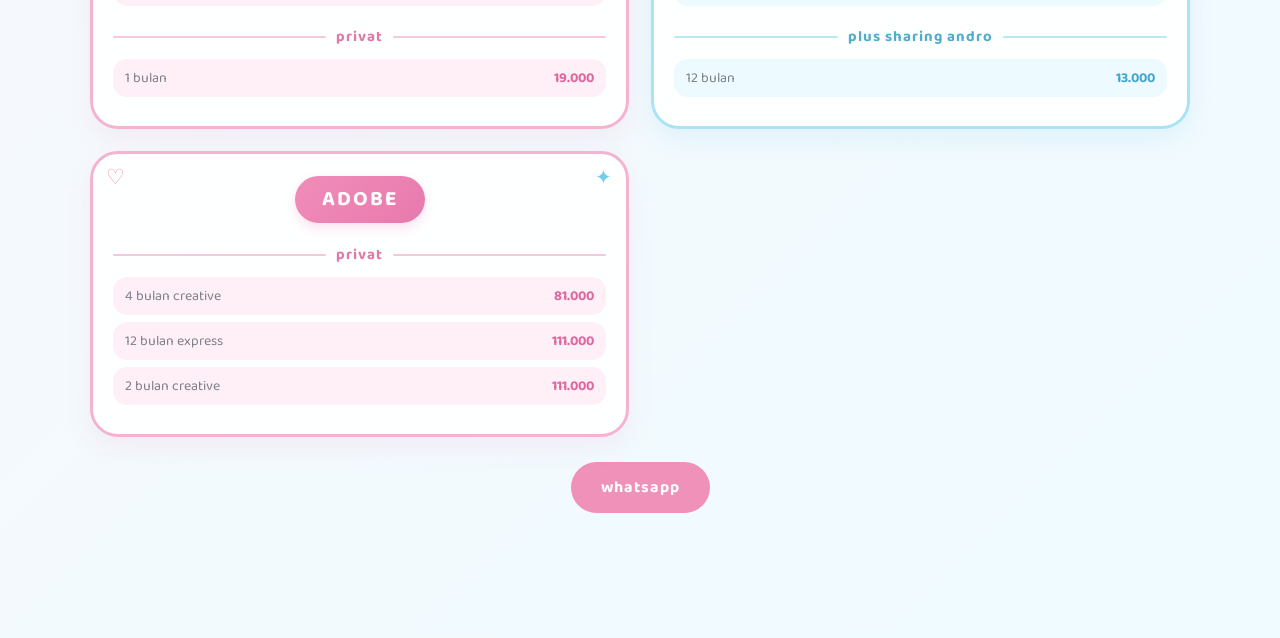
==== commit b6f9cded: "Update editing.html" ====
--- a/editing.html
+++ b/editing.html
@@ -9,7 +9,7 @@
   <link rel="stylesheet" href="style.css">
 </head>
 
-<body class="price-page">
+<body>
 
 <header> 
   <a href="index.html" class="back">← kembali</a>
--- a/style.css
+++ b/style.css
@@ -1,750 +1,673 @@
-/* =========================
-   PRELLOPE PASTEL THEME
-   PINK + BABY BLUE
-========================= */
+@import url('https://fonts.googleapis.com/css2?family=Baloo+2:wght@400;500;600;700&family=Pacifico&display=swap');
 
 * {
     box-sizing: border-box;
+}
+
+html {
+    scroll-behavior: smooth;
+}
+
+body {
     margin: 0;
-    padding: 0;
-}
-
-body {
-    min-height: 100vh;
-
+    padding: 25px 15px 60px;
+
+    background:
+        radial-gradient(circle at 8% 10%, #ffd6e8 0 5px, transparent 6px),
+        radial-gradient(circle at 92% 15%, #bdefff 0 5px, transparent 6px),
+        radial-gradient(circle at 15% 90%, #bdefff 0 4px, transparent 5px),
+        linear-gradient(135deg, #fff5fa, #effbff);
+
+    color: #6b7280;
     font-family: "Baloo 2", sans-serif;
+}
+
+
+/* =================================
+   HEADER
+================================= */
+
+header {
+    text-align: center;
+    margin-bottom: 35px;
+    position: relative;
+}
+
+header h1,
+.home-header h1 {
+    margin: 0;
+
+    font-family: "Pacifico", cursive;
+    font-size: clamp(52px, 8vw, 80px);
+    font-weight: 400;
+
+    color: #ed8fba;
+
+    text-shadow:
+        3px 4px 0 #ffd8e8;
+}
+
+header h2,
+.home-header h2 {
+    display: inline-block;
+
+    margin: 5px 0 0;
+    padding: 3px 28px 6px;
+
+    font-size: clamp(25px, 4vw, 38px);
+    font-weight: 700;
+
+    letter-spacing: 3px;
+
+    color: white;
+
+    background: linear-gradient(
+        90deg,
+        #f39ac2,
+        #73cfee
+    );
+
+    border-radius: 40px;
+
+    box-shadow:
+        0 6px 15px rgba(105, 200, 230, .20);
+}
+
+.decor {
+    margin-top: 12px;
+
+    color: #72c9e8;
+
+    font-size: 22px;
+
+    letter-spacing: 9px;
+}
+
+
+/* =================================
+   BACK BUTTON
+================================= */
+
+.back {
+    display: inline-block;
+
+    margin-bottom: 18px;
+
+    padding: 7px 18px;
+
+    border-radius: 30px;
+
+    background: #e5f8ff;
+
+    border: 2px solid #a9e2f5;
+
+    color: #4fa9c8;
+
+    text-decoration: none;
+
+    font-size: 14px;
+    font-weight: 700;
+
+    transition: .2s;
+}
+
+.back:hover {
+    transform: translateY(-2px);
+}
+
+
+/* =================================
+   PRICELIST CONTAINER
+================================= */
+
+.container {
+    width: 100%;
+    max-width: 1100px;
+
+    margin: auto;
+
+    display: grid;
+
+    grid-template-columns:
+        repeat(2, minmax(0, 1fr));
+
+    gap: 22px;
+}
+
+
+/* =================================
+   CARD
+================================= */
+
+.card,
+section {
+    position: relative;
+
+    background: rgba(255, 255, 255, .95);
+
+    border: 3px solid #f4b3d0;
+
+    border-radius: 28px;
+
+    padding: 22px 20px;
+
+    box-shadow:
+        0 10px 25px rgba(235, 140, 180, .12);
+
+    overflow: hidden;
+
+    transition: .25s ease;
+}
+
+.card:nth-child(even),
+section:nth-child(even) {
+    border-color: #a9e3f5;
+
+    box-shadow:
+        0 10px 25px rgba(90, 190, 225, .12);
+}
+
+.card:hover,
+section:hover {
+    transform: translateY(-4px);
+}
+
+
+/* =================================
+   CARD DECORATION
+================================= */
+
+.card::before,
+section::before {
+    content: "♡";
+
+    position: absolute;
+
+    top: 7px;
+    left: 13px;
+
+    color: #f19ac0;
+
+    font-size: 21px;
+}
+
+.card::after,
+section::after {
+    content: "✦";
+
+    position: absolute;
+
+    top: 8px;
+    right: 14px;
+
+    color: #73cce9;
+
+    font-size: 20px;
+}
+
+
+/* =================================
+   NAMA APLIKASI
+================================= */
+
+.card h3,
+section h3 {
+    display: table;
+
+    margin: 0 auto 20px;
+
+    padding: 6px 27px 7px;
+
+    border-radius: 30px;
+
+    font-size: 21px;
+
+    font-weight: 700;
+
+    letter-spacing: 2px;
+
+    color: white;
 
     background:
-        radial-gradient(circle at 10% 10%, #ffd9e8 0, transparent 22%),
-        radial-gradient(circle at 90% 15%, #d8f2ff 0, transparent 24%),
-        linear-gradient(135deg, #fff5fa, #f4fbff);
-
-    color: #68486d;
-
-    overflow-x: hidden;
-}
-
-
-/* =========================
-   DECORATION
-========================= */
-
-.decor {
-    position: fixed;
-    z-index: 0;
-
-    pointer-events: none;
-
-    font-size: 25px;
-    opacity: 0.65;
-
-    animation: float 4s ease-in-out infinite;
-}
-
-.decor-1 {
-    top: 120px;
-    left: 5%;
-    color: #f39bc4;
-}
-
-.decor-2 {
-    top: 220px;
-    right: 7%;
-    color: #86cfee;
-    animation-delay: 1s;
-}
-
-.decor-3 {
-    top: 55%;
-    left: 3%;
-    color: #f4a8c9;
-    animation-delay: 2s;
-}
-
-.decor-4 {
-    top: 70%;
-    right: 5%;
-    color: #8fd5f2;
-    animation-delay: 1.5s;
-}
-
-.decor-5 {
-    top: 85%;
-    left: 8%;
-    font-size: 20px;
-    animation-delay: 2.5s;
-}
-
-@keyframes float {
-    0%, 100% {
-        transform: translateY(0);
-    }
-
-    50% {
-        transform: translateY(-10px);
-    }
-}
-
-
-/* =========================
-   BACK BUTTON
-========================= */
-
-.back-button {
-    position: absolute;
-
-    top: 25px;
-    right: 30px;
-
-    z-index: 10;
-
-    text-decoration: none;
-
-    padding: 10px 22px;
-
-    border-radius: 30px;
-
-    background: rgba(255, 255, 255, 0.75);
-
-    border: 2px solid #f5b2d1;
-
-    color: #a7658e;
-
-    font-size: 17px;
-    font-weight: 600;
-
-    transition: 0.3s;
-}
-
-.back-button:hover {
-    transform: translateY(-3px);
-
-    background: #ffdceb;
+        linear-gradient(
+            135deg,
+            #f08db9,
+            #e879ad
+        );
 
     box-shadow:
-        0 8px 20px rgba(237, 145, 188, 0.2);
-}
-
-
-/* =========================
-   HEADER
-========================= */
-
-.hero {
-    position: relative;
-    z-index: 1;
-
-    text-align: center;
-
-    padding: 80px 20px 35px;
-}
-
-.mini-badge {
-    display: inline-block;
-
-    padding: 7px 20px;
-
-    margin-bottom: 15px;
-
-    border-radius: 30px;
-
-    background: rgba(255, 255, 255, 0.7);
-
-    border: 1.5px solid #b9e6f8;
-
-    color: #76aeca;
-
-    font-size: 15px;
-}
-
-.hero h1 {
-    font-family: "Pacifico", cursive;
-
-    font-size: clamp(60px, 9vw, 105px);
-
-    line-height: 1;
-
-    letter-spacing: 1px;
-
-    text-shadow:
-        3px 4px 0 rgba(255,255,255,0.8);
-}
-
-.hero h1 span:first-child {
-    color: #ed93bd;
-}
-
-.hero h1 span:last-child {
-    color: #83c7e9;
-}
-
-.subtitle {
-    margin-top: 15px;
-
-    font-size: 25px;
-    font-weight: 700;
-
-    color: #7e9fc0;
-
-    letter-spacing: 2px;
-}
-
-.cute-line {
-    margin-top: 10px;
-
-    color: #e99bc1;
-
-    font-size: 18px;
-
-    letter-spacing: 8px;
-}
-
-
-/* =========================
-   MENU CONTAINER
-========================= */
-
-.menu-container {
-    position: relative;
-    z-index: 1;
-
-    width: min(1100px, 92%);
-
-    margin: 15px auto 45px;
-
-    display: grid;
-
-    grid-template-columns: repeat(3, 1fr);
-
-    gap: 24px;
-}
-
-
-/* =========================
-   CARD
-========================= */
-
-.menu-card {
-    position: relative;
-
-    text-decoration: none;
-
-    text-align: center;
-
-    min-height: 320px;
-
-    padding: 32px 22px;
-
-    border-radius: 30px;
-
-    background: rgba(255,255,255,0.82);
-
-    border: 2px solid;
-
-    overflow: hidden;
-
-    transition:
-        transform 0.3s ease,
-        box-shadow 0.3s ease;
-}
-
-.menu-card::before {
-    content: "";
-
-    position: absolute;
-
-    inset: 9px;
-
-    border: 1.5px dashed;
-
-    border-radius: 23px;
-
-    pointer-events: none;
-}
-
-.pink-card {
-    border-color: #f5b0d0;
-}
-
-.pink-card::before {
-    border-color: #f7c9df;
-}
-
-.blue-card {
-    border-color: #9bdcf5;
-}
-
-.blue-card::before {
-    border-color: #c1eafa;
-}
-
-.menu-card:hover {
-    transform: translateY(-8px);
+        0 5px 12px rgba(230, 115, 170, .20);
+}
+
+.card:nth-child(even) h3,
+section:nth-child(even) h3 {
+    background:
+        linear-gradient(
+            135deg,
+            #79d0ed,
+            #54bada
+        );
 
     box-shadow:
-        0 15px 35px rgba(177, 143, 175, 0.18);
-}
-
-
-/* =========================
-   CARD ICON
-========================= */
-
-.card-icon {
-    width: 75px;
-    height: 75px;
-
-    margin: 0 auto 18px;
-
+        0 5px 12px rgba(70, 180, 220, .20);
+}
+
+
+/* =================================
+   CATEGORY
+================================= */
+
+.category {
     display: flex;
 
     align-items: center;
     justify-content: center;
 
-    border-radius: 50%;
-
-    font-size: 34px;
-
-    background: #fff;
+    gap: 10px;
+
+    margin: 19px 0 10px;
+
+    font-size: 15px;
+
+    font-weight: 700;
+
+    letter-spacing: 1px;
+
+    color: #e078aa;
+}
+
+.category::before,
+.category::after {
+    content: "";
+
+    flex: 1;
+
+    height: 2px;
+
+    border-radius: 10px;
+
+    background: #f5c7dc;
+}
+
+.card:nth-child(even) .category,
+section:nth-child(even) .category {
+    color: #4faecb;
+}
+
+.card:nth-child(even) .category::before,
+.card:nth-child(even) .category::after,
+section:nth-child(even) .category::before,
+section:nth-child(even) .category::after {
+    background: #b9e8f6;
+}
+
+
+/* =================================
+   PRICE ITEM
+================================= */
+
+.item {
+    display: flex;
+
+    align-items: center;
+
+    justify-content: space-between;
+
+    gap: 10px;
+
+    margin: 7px 0;
+
+    padding: 8px 12px;
+
+    background: #fff0f7;
+
+    border-radius: 14px;
+
+    font-size: 14px;
+
+    transition: .2s;
+}
+
+.card:nth-child(even) .item,
+section:nth-child(even) .item {
+    background: #edfaff;
+}
+
+.item:hover {
+    transform: translateY(-2px);
+}
+
+.item span {
+    min-width: 0;
+
+    overflow: hidden;
+
+    text-overflow: ellipsis;
+
+    white-space: nowrap;
+
+    color: #7b7f88;
+}
+
+.item b {
+    white-space: nowrap;
+
+    color: #df669e;
+
+    font-weight: 700;
+}
+
+.card:nth-child(even) .item b,
+section:nth-child(even) .item b {
+    color: #43a8c9;
+}
+
+
+/* =================================
+   HOME MENU
+================================= */
+
+.menu-container {
+    width: 90%;
+
+    max-width: 760px;
+
+    margin: 35px auto;
+
+    padding: 40px;
+
+    background: rgba(255,255,255,.92);
+
+    border: 3px solid #f2b5d2;
+
+    border-radius: 35px;
 
     box-shadow:
-        0 5px 15px rgba(180,150,180,0.12);
-}
-
-.pink-card .card-icon {
-    background: #ffe4ef;
-}
-
-.blue-card .card-icon {
-    background: #def4ff;
-}
-
-
-/* =========================
-   CARD TEXT
-========================= */
-
-.menu-card h2 {
-    position: relative;
-
-    font-size: 25px;
-
-    margin-bottom: 10px;
+        0 12px 30px rgba(230, 130, 180, .12);
+}
+
+.menu {
+    display: block;
+
+    text-align: center;
+
+    text-decoration: none;
+
+    padding: 19px;
+
+    margin-bottom: 17px;
+
+    border-radius: 50px;
+
+    font-size: 22px;
+
+    font-weight: 700;
+
+    letter-spacing: 2px;
+
+    color: #6f6470;
+
+    transition: .25s ease;
+}
+
+.menu:last-child {
+    margin-bottom: 0;
+}
+
+
+/* PINK MENU */
+
+.menu.pink {
+    background: linear-gradient(
+        90deg,
+        #ffe1ee,
+        #ffd3e5
+    );
+
+    border: 2px solid #f4b0cf;
+}
+
+
+/* BLUE MENU */
+
+.menu.purple {
+    background: linear-gradient(
+        90deg,
+        #dff7ff,
+        #c7effb
+    );
+
+    border: 2px solid #9fdef0;
+}
+
+
+/* kalau ada menu dengan class editing/education/music */
+
+.menu.editing,
+.menu.music {
+    background: linear-gradient(
+        90deg,
+        #dff7ff,
+        #c7effb
+    );
+
+    border: 2px solid #9fdef0;
+}
+
+.menu.education,
+.menu.lain {
+    background: linear-gradient(
+        90deg,
+        #ffe1ee,
+        #ffd3e5
+    );
+
+    border: 2px solid #f4b0cf;
+}
+
+.menu:hover {
+    transform: translateY(-3px) scale(1.01);
+}
+
+
+/* =================================
+   CONTACT
+================================= */
+
+footer {
+    text-align: center;
+
+    padding: 20px 20px 60px;
+}
+
+.contact,
+footer a {
+    display: inline-block;
+
+    padding: 13px 30px;
+
+    margin: 5px 6px;
+
+    border-radius: 40px;
+
+    color: white;
+
+    text-decoration: none;
+
+    font-size: 16px;
+
+    font-weight: 700;
 
     letter-spacing: 1px;
-}
-
-.pink-card h2 {
-    color: #df79ad;
-}
-
-.blue-card h2 {
-    color: #62a9d1;
-}
-
-.small-line {
-    width: 65%;
-
-    height: 1px;
-
-    margin: 12px auto 18px;
-
-    border-top: 2px dashed #e7b8cf;
-}
-
-.blue-card .small-line {
-    border-color: #acdcef;
-}
-
-.menu-card p {
-    font-size: 17px;
-
-    line-height: 1.5;
-
-    color: #765d78;
-
-    min-height: 55px;
-}
-
-
-/* =========================
-   SEE BUTTON
-========================= */
-
-.see-button {
-    display: inline-block;
-
-    margin-top: 20px;
-
-    padding: 10px 24px;
-
-    border-radius: 25px;
-
-    color: white;
-
-    font-size: 16px;
-    font-weight: 700;
-
-    transition: 0.3s;
-}
-
-.pink-card .see-button {
+
+    transition: .2s;
+}
+
+.contact:hover,
+footer a:hover {
+    transform: translateY(-3px);
+}
+
+
+/* WHATSAPP */
+
+.wa {
+    background: #ef91b9 !important;
+}
+
+
+/* TELEGRAM */
+
+.telegram {
+    background: #64c5e5 !important;
+}
+
+
+/* =================================
+   MOBILE
+================================= */
+
+@media (max-width: 600px) {
+
+    body {
+        padding: 18px 9px 40px;
+    }
+
+    header h1,
+    .home-header h1 {
+        font-size: 50px;
+    }
+
+    header h2,
+    .home-header h2 {
+        font-size: 26px;
+
+        padding: 3px 22px 5px;
+
+        letter-spacing: 2px;
+    }
+
+
+    /* TETAP 2 KOLOM DI HP */
+
+    .container {
+        grid-template-columns:
+            repeat(2, minmax(0, 1fr));
+
+        gap: 10px;
+    }
+
+
+    .card,
+    section {
+        padding: 16px 9px;
+
+        border-radius: 20px;
+
+        border-width: 2px;
+    }
+
+
+    .card h3,
+    section h3 {
+        font-size: 13px;
+
+        letter-spacing: 1px;
+
+        padding: 5px 10px;
+
+        margin-bottom: 12px;
+    }
+
+
+    .category {
+        font-size: 9px;
+
+        gap: 4px;
+
+        margin: 12px 0 7px;
+    }
+
+
+    .item {
+        font-size: 9px;
+
+        padding: 7px 6px;
+
+        border-radius: 9px;
+
+        margin: 4px 0;
+    }
+
+
+    .item b {
+        font-size: 9px;
+    }
+
+
+    /* HOME */
+
+    .menu-container {
+        width: 92%;
+
+        padding: 25px 16px;
+
+        border-radius: 28px;
+    }
+
+    .menu {
+        font-size: 18px;
+
+        padding: 17px;
+
+        margin-bottom: 13px;
+    }
+
+
+    footer a {
+        padding: 12px 22px;
+
+        font-size: 14px;
+    }
+}
+
+/* =============
+   TOMBOL TOPUP
+================== */
+
+.menu.blue,
+.menu.topup,
+.menu.games {
     background: linear-gradient(
-        135deg,
-        #f49ac1,
-        #f7b5d2
+        90deg,
+        #dff7ff,
+        #bdefff
     );
-}
-
-.blue-card .see-button {
+
+    border: 2px solid #8fd8ef;
+
+    color: #5d7480;
+}
+
+.menu.blue:hover,
+.menu.topup:hover,
+.menu.games:hover {
     background: linear-gradient(
-        135deg,
-        #82c9e9,
-        #a9ddf3
+        90deg,
+        #c9f1fc,
+        #aee8f8
     );
-}
-
-.menu-card:hover .see-button {
-    transform: scale(1.05);
-}
-
-
-/* =========================
-   CONTACT
-========================= */
-
-.contact-box {
-    position: relative;
-    z-index: 1;
-
-    width: min(800px, 90%);
-
-    margin: 0 auto 50px;
-
-    padding: 28px;
-
-    text-align: center;
-
-    background: rgba(255,255,255,0.78);
-
-    border-radius: 30px;
-
-    border: 2px solid #f3b5d3;
-
-    box-shadow:
-        0 10px 30px rgba(180,140,180,0.08);
-}
-
-.contact-box h2 {
-    color: #e488b5;
-
-    margin-bottom: 20px;
-
-    font-size: 25px;
-}
-
-.contact-buttons {
-    display: flex;
-
-    justify-content: center;
-
-    gap: 15px;
-
-    flex-wrap: wrap;
-}
-
-.contact {
-    text-decoration: none;
-
-    padding: 11px 30px;
-
-    border-radius: 30px;
-
-    color: white;
-
-    font-weight: 700;
-
-    transition: 0.3s;
-}
-
-.whatsapp {
-    background: #91dcb3;
-}
-
-.telegram {
-    background: #87c9e8;
-}
-
-.contact:hover {
-    transform: translateY(-3px);
-}
-
-.footer-text {
-    margin-top: 18px;
-
-    color: #9d829e;
-
-    font-size: 14px;
-}
-
-
-/* =========================
-   TABLET
-========================= */
-
-@media (max-width: 850px) {
-
-    .menu-container {
-        grid-template-columns: repeat(2, 1fr);
-    }
-
-}
-
-
-/* =========================
-   HP
-========================= */
-
-@media (max-width: 600px) {
-
-    .back-button {
-        top: 18px;
-        right: 18px;
-
-        padding: 7px 16px;
-
-        font-size: 14px;
-    }
-
-    .hero {
-        padding-top: 85px;
-    }
-
-    .mini-badge {
-        font-size: 13px;
-    }
-
-    .hero h1 {
-        font-size: 62px;
-    }
-
-    .subtitle {
-        font-size: 20px;
-    }
-
-    .menu-container {
-        grid-template-columns: 1fr;
-
-        width: 90%;
-
-        gap: 18px;
-    }
-
-    .menu-card {
-        min-height: 290px;
-    }
-
-    .contact-box {
-        width: 90%;
-    }
-
-}
-
-/* =================================
-   PRICE LIST - SOFT PINK BLUE THEME
-   ================================= */
-
-body.price-page {
-    margin: 0;
-    min-height: 100vh;
-    font-family: 'Poppins', sans-serif;
-    color: #806080;
-
-    background:
-        radial-gradient(circle at 10% 15%, #ffd9e9 0 5px, transparent 6px),
-        radial-gradient(circle at 90% 20%, #c9efff 0 5px, transparent 6px),
-        radial-gradient(circle at 15% 80%, #c9efff 0 4px, transparent 5px),
-        linear-gradient(135deg, #fff4fa, #eefaff);
-}
-
-/* HEADER */
-
-.price-page header {
-    text-align: center;
-    padding: 55px 20px 30px;
-}
-
-.price-page header h1 {
-    margin: 0;
-    font-family: 'Pacifico', cursive;
-    font-size: 58px;
-    color: #e99bc3;
-    text-shadow: 2px 3px 0 #f9d8e9;
-}
-
-.price-page header h1::before {
-    content: "♡ ";
-}
-
-.price-page header h1::after {
-    content: " ♡";
-}
-
-.price-page header h2 {
-    margin: 5px 0 0;
-    font-size: 25px;
-    color: #7ebfe0;
-    letter-spacing: 3px;
-}
-
-/* CONTAINER */
-
-.price-page .container {
-    width: min(1100px, 90%);
-    margin: 0 auto 60px;
-
-    display: grid;
-    grid-template-columns: repeat(2, minmax(0, 1fr));
-    gap: 22px;
-}
-
-/* CARD */
-
-.price-page .card {
-    background: rgba(255,255,255,0.88);
-    border: 2px solid #f4add0;
-    border-radius: 28px;
-
-    padding: 25px;
-
-    box-shadow:
-        0 10px 30px rgba(218, 153, 194, 0.12),
-        inset 0 0 0 1px rgba(255,255,255,0.8);
-
-    transition: 0.25s ease;
-}
-
-.price-page .card:nth-child(even) {
-    border-color: #9ddcf4;
-}
-
-.price-page .card:hover {
-    transform: translateY(-4px);
-}
-
-/* NAMA APLIKASI */
-
-.price-page .card h3 {
-    margin: 0 0 18px;
-    padding-bottom: 12px;
-
-    text-align: center;
-
-    font-size: 22px;
-    letter-spacing: 3px;
-
-    color: #e286b5;
-
-    border-bottom: 2px dashed #f2b9d5;
-}
-
-.price-page .card:nth-child(even) h3 {
-    color: #65b4da;
-    border-color: #a8ddf1;
-}
-
-/* CATEGORY */
-
-.price-page .category {
-    margin: 18px 0 10px;
-
-    text-align: center;
-
-    font-weight: 600;
-    color: #9b6da5;
-    letter-spacing: 1px;
-
-    position: relative;
-}
-
-.price-page .category::before,
-.price-page .category::after {
-    content: "♡";
-    color: #ef9fc5;
-    margin: 0 8px;
-}
-
-/* ITEM */
-
-.price-page .item {
-    display: flex;
-    justify-content: space-between;
-    align-items: center;
-
-    margin: 7px 0;
-    padding: 9px 13px;
-
-    border-radius: 14px;
-
-    background: #fff0f8;
-
-    color: #806080;
-    font-size: 14px;
-}
-
-.price-page .item:nth-child(even) {
-    background: #edfaff;
-}
-
-.price-page .item b {
-    color: #dc76aa;
-}
-
-.price-page .item:nth-child(even) b {
-    color: #55aace;
-}
-
-/* TAMBAHAN DEKORASI */
-
-.price-page .container::before {
-    content: "♡  ✦  ♡";
-    position: absolute;
-    top: 20px;
-    left: 50%;
-    transform: translateX(-50%);
-
-    color: #e7a5cb;
-    font-size: 18px;
-}
-
-/* HP */
-
-@media (max-width: 700px) {
-
-    .price-page header {
-        padding-top: 35px;
-    }
-
-    .price-page header h1 {
-        font-size: 45px;
-    }
-
-    .price-page header h2 {
-        font-size: 21px;
-    }
-
-    .price-page .container {
-        width: 90%;
-        grid-template-columns: 1fr;
-        gap: 18px;
-    }
-
-    .price-page .card {
-        padding: 18px;
-        border-radius: 24px;
-    }
-
-    .price-page .card h3 {
-        font-size: 19px;
-    }
-}
+
+    transform: translateY(-3px) scale(1.01);
+}
+
+.sosmed-button {
+    background: linear-gradient(90deg, #ffc1d9, #aee8ff);
+    color: #6b4b6f;
+    border: 2px solid #f39bc4;
+}
+
+.sosmed-button:hover {
+    transform: scale(1.03);
+    box-shadow: 0 8px 20px rgba(240, 150, 195, 0.25);
+}
